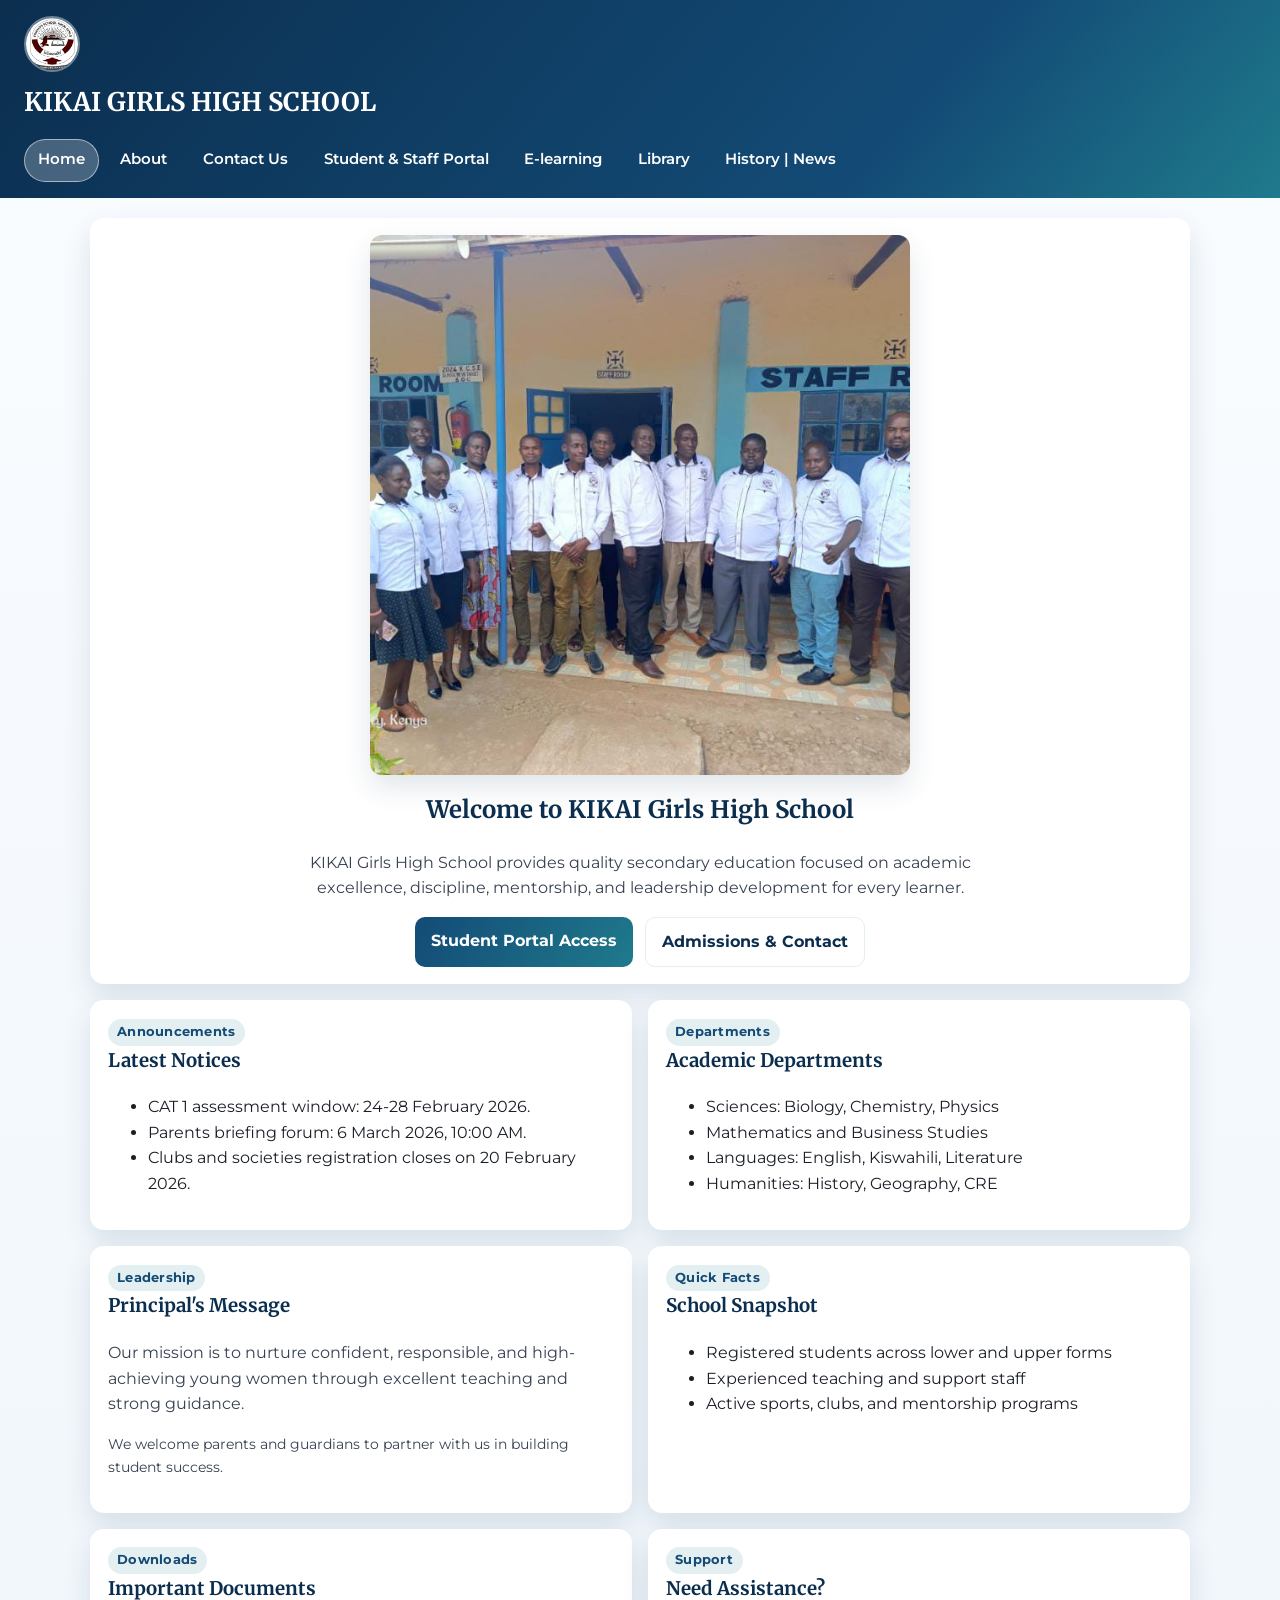
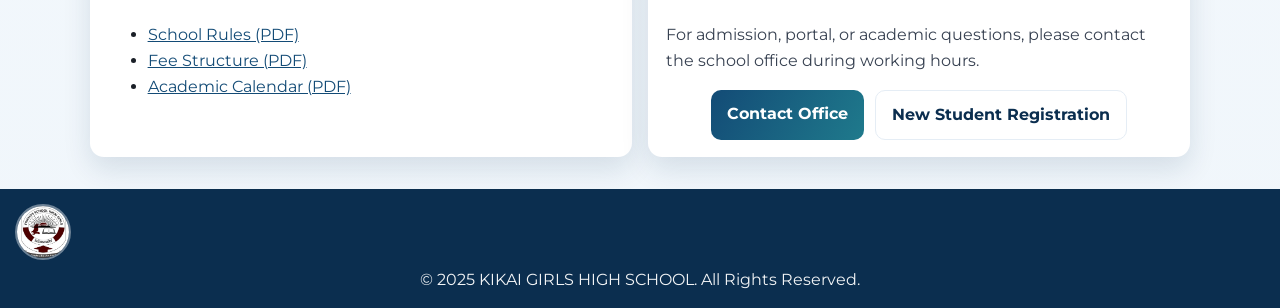
==== index.html @ 889fe6aa "first commit" ====
<!DOCTYPE html>
<html lang="en">
<head>
  <meta charset="UTF-8" />
  <meta name="viewport" content="width=device-width, initial-scale=1.0" />
  <title>KIKAI GIRLS HIGH SCHOOL</title>
  <link rel="stylesheet" href="css/style.css" />
</head>
<body>
  <header>
    <img src="images/logo.jpg" alt="Kikai Girls High School logo" class="logo" loading="eager" />
    <h1>KIKAI GIRLS HIGH SCHOOL</h1>
    <nav aria-label="Main navigation">
      <ul>
        <li><a href="index.html">Home</a></li>
        <li><a href="about.html">About</a></li>
        <li><a href="contact.html">Contact Us</a></li>
        <li><a href="portal.html">Student &amp; Staff Portal</a></li>
        <li><a href="elearning.html">E-learning</a></li>
        <li><a href="library.html">Library</a></li>
        <li><a href="school-details.html">History | News</a></li>
      </ul>
    </nav>
  </header>

  <main class="stack">
    <section class="hero panel">
      <div class="image-container">
        <img class="school-phot" src="images/staff.jpg" alt="Kikai Girls High School students and staff" loading="eager" />
      </div>
      <h2>Welcome to KIKAI Girls High School</h2>
      <p class="hero-subtitle">KIKAI Girls High School provides quality secondary education focused on academic excellence, discipline, mentorship, and leadership development for every learner.</p>
      <div class="cta-row">
        <a class="btn-link" href="portal.html">Student Portal Access</a>
        <a class="btn-link secondary" href="contact.html">Admissions & Contact</a>
      </div>
    </section>

    <section class="quick-links" aria-label="Important school information">
      <article class="panel">
        <span class="badge">Announcements</span>
        <h3>Latest Notices</h3>
        <ul>
          <li>CAT 1 assessment window: 24-28 February 2026.</li>
          <li>Parents briefing forum: 6 March 2026, 10:00 AM.</li>
          <li>Clubs and societies registration closes on 20 February 2026.</li>
        </ul>
      </article>

      <article class="panel">
        <span class="badge">Departments</span>
        <h3>Academic Departments</h3>
        <ul>
          <li>Sciences: Biology, Chemistry, Physics</li>
          <li>Mathematics and Business Studies</li>
          <li>Languages: English, Kiswahili, Literature</li>
          <li>Humanities: History, Geography, CRE</li>
        </ul>
      </article>

      <article class="panel">
        <span class="badge">Leadership</span>
        <h3>Principal's Message</h3>
        <p>Our mission is to nurture confident, responsible, and high-achieving young women through excellent teaching and strong guidance.</p>
        <p class="small-text">We welcome parents and guardians to partner with us in building student success.</p>
      </article>

      <article class="panel">
        <span class="badge">Quick Facts</span>
        <h3>School Snapshot</h3>
        <ul>
          <li>Registered students across lower and upper forms</li>
          <li>Experienced teaching and support staff</li>
          <li>Active sports, clubs, and mentorship programs</li>
        </ul>
      </article>

      <article class="panel">
        <span class="badge">Downloads</span>
        <h3>Important Documents</h3>
        <ul>
          <li><a href="#" aria-label="Download school rules PDF">School Rules (PDF)</a></li>
          <li><a href="#" aria-label="Download fee structure PDF">Fee Structure (PDF)</a></li>
          <li><a href="#" aria-label="Download academic calendar PDF">Academic Calendar (PDF)</a></li>
        </ul>
      </article>

      <article class="panel">
        <span class="badge">Support</span>
        <h3>Need Assistance?</h3>
        <p>For admission, portal, or academic questions, please contact the school office during working hours.</p>
        <div class="cta-row">
          <a class="btn-link" href="contact.html">Contact Office</a>
          <a class="btn-link secondary" href="std-registor.html">New Student Registration</a>
        </div>
      </article>
    </section>
  </main>

  <div id="chatbot" class="chatbox hidden" role="dialog" aria-label="School help chat">
    <p>Hello, how can we assist you today?</p>
    <label class="visually-hidden" for="chatInputHome">Ask a question</label>
    <input id="chatInputHome" type="text" placeholder="Ask something..." />
  </div>

  <footer>
    <img src="images/logo.jpg" alt="Kikai Girls High School logo" class="logo" loading="lazy" />
    <p>&copy; 2025 KIKAI GIRLS HIGH SCHOOL. All Rights Reserved.</p>
  </footer>

  <script src="js/script.js"></script>
</body>
</html>
---- css/style.css ----
@import url('https://fonts.googleapis.com/css2?family=Montserrat:wght@400;600;700&family=Merriweather:wght@400;700&display=swap');

/* =========================================================
   Design Tokens
   ========================================================= */
:root {
  --brand-900: #0b2e4f;
  --brand-700: #134b76;
  --brand-500: #1f7a8c;
  --accent-500: #f4b860;
  --text-900: #1a1f27;
  --text-700: #374151;
  --surface-100: #f7fafc;
  --surface-200: #e5edf5;
  --white: #ffffff;
  --shadow: 0 12px 28px rgba(11, 46, 79, 0.12);
  --radius: 14px;
}

/* =========================================================
   Base
   ========================================================= */
* {
  box-sizing: border-box;
}

body {
  margin: 0;
  min-height: 100vh;
  display: flex;
  flex-direction: column;
  font-family: 'Montserrat', sans-serif;
  line-height: 1.6;
  color: var(--text-900);
  background: linear-gradient(180deg, #f9fcff 0%, #f0f6fb 100%);
}

h1,
h2,
h3 {
  font-family: 'Merriweather', serif;
}

h2,
h3 {
  color: var(--brand-900);
  margin-top: 0;
}

p {
  margin: 0.5rem 0 1rem;
  color: var(--text-700);
}

a {
  color: var(--brand-700);
}

a:hover,
a:focus-visible {
  color: var(--brand-900);
}

.visually-hidden {
  position: absolute;
  width: 1px;
  height: 1px;
  padding: 0;
  margin: -1px;
  overflow: hidden;
  clip: rect(0, 0, 0, 0);
  border: 0;
}

/* =========================================================
   Header + Navigation
   ========================================================= */
header {
  background: linear-gradient(130deg, var(--brand-900) 0%, var(--brand-700) 70%, var(--brand-500) 100%);
  color: var(--white);
  padding: 1rem;
}

header h1 {
  margin: 0;
  font-size: clamp(1.1rem, 2vw, 1.8rem);
  text-align: center;
}

.logo {
  display: block;
  width: 56px;
  height: 56px;
  margin: 0 auto 0.75rem;
  border-radius: 50%;
  object-fit: cover;
  border: 2px solid rgba(255, 255, 255, 0.4);
}

nav ul {
  margin: 1rem 0 0;
  padding: 0;
  list-style: none;
  display: flex;
  flex-wrap: wrap;
  justify-content: center;
  gap: 0.5rem;
}

nav a {
  display: inline-block;
  color: var(--white);
  text-decoration: none;
  font-weight: 600;
  font-size: 0.92rem;
  padding: 0.55rem 0.8rem;
  border-radius: 999px;
  border: 1px solid transparent;
  transition: transform 0.2s ease, background-color 0.2s ease, border-color 0.2s ease;
}

nav a:hover,
nav a:focus-visible {
  background: rgba(255, 255, 255, 0.18);
  border-color: rgba(255, 255, 255, 0.35);
  transform: translateY(-2px);
  color: var(--white);
}

nav a[aria-current='page'] {
  background: rgba(255, 255, 255, 0.24);
  border-color: rgba(255, 255, 255, 0.52);
}

/* =========================================================
   Layout + Common Components
   ========================================================= */
main {
  width: min(1100px, 100% - 2rem);
  margin: 1.25rem auto 2rem;
  flex: 1;
}

.hero {
  text-align: center;
}

.hero h2 {
  margin-top: 1rem;
}

.hero-subtitle {
  max-width: 68ch;
  margin-inline: auto;
}

.cta-row {
  display: flex;
  justify-content: center;
  gap: 0.7rem;
  flex-wrap: wrap;
  margin-top: 1rem;
}

.btn-link {
  display: inline-block;
  text-decoration: none;
  background: linear-gradient(120deg, var(--brand-700), var(--brand-500));
  color: var(--white);
  font-weight: 700;
  border-radius: 10px;
  padding: 0.7rem 1rem;
}

.btn-link:hover,
.btn-link:focus-visible {
  color: var(--white);
  opacity: 0.95;
}

.btn-link.secondary {
  background: var(--white);
  color: var(--brand-900);
  border: 1px solid var(--surface-200);
}

.image-container {
  margin-inline: auto;
  max-width: 540px;
}

.school-phot,
.image-container img,
.image-container-sch-img {
  width: 100%;
  height: auto;
  display: block;
  border-radius: 12px;
}

.image-container img,
.image-container-sch-img {
  box-shadow: var(--shadow);
  object-fit: cover;
}

.image-container-sch {
  margin-bottom: 0.8rem;
}

.card,
.dashboard-card,
.resource-card,
.panel {
  background: var(--white);
  border-radius: var(--radius);
  box-shadow: var(--shadow);
  padding: 1.1rem;
}

.stack {
  display: grid;
  gap: 1rem;
}

/* =========================================================
   Forms + Auth
   ========================================================= */
.form-container {
  width: min(460px, 100%);
  margin: 0 auto;
  background: var(--white);
  border-radius: var(--radius);
  box-shadow: var(--shadow);
  padding: 1.4rem;
}

.form-container h2 {
  margin-bottom: 1rem;
  text-align: center;
}

.form-container label {
  display: block;
  font-weight: 600;
  margin-bottom: 0.3rem;
  color: var(--text-900);
}

.form-helper {
  font-size: 0.86rem;
  color: #4b5563;
  margin-top: -0.35rem;
  margin-bottom: 0.7rem;
}

.form-container input,
.form-container button {
  width: 100%;
  font-size: 0.98rem;
  border-radius: 10px;
}

.form-container input {
  border: 1px solid #cbd5e1;
  background: #fbfdff;
  padding: 0.75rem 0.85rem;
  margin-bottom: 0.8rem;
}

.form-container input:focus {
  outline: 2px solid rgba(31, 122, 140, 0.25);
  border-color: var(--brand-500);
}

.form-container button,
.logout-btn {
  border: none;
  background: linear-gradient(120deg, var(--brand-700), var(--brand-500));
  color: var(--white);
  font-weight: 700;
  cursor: pointer;
  padding: 0.75rem 1rem;
  transition: opacity 0.2s ease, transform 0.2s ease;
}

.form-container button:hover,
.logout-btn:hover {
  transform: translateY(-1px);
  opacity: 0.95;
}

.form-actions {
  display: flex;
  flex-direction: column;
  gap: 0.65rem;
}

.form-message {
  min-height: 1.3rem;
  font-size: 0.9rem;
  font-weight: 600;
  margin: 0.2rem 0 0.8rem;
}

.form-message.error {
  color: #b91c1c;
}

.form-message.success {
  color: #065f46;
}

.auth-page main {
  display: grid;
  place-items: center;
}

.auth-shell {
  width: min(680px, 100%);
  background: linear-gradient(150deg, #ffffff 0%, #f2f8ff 100%);
  border-radius: calc(var(--radius) + 2px);
  padding: 1.4rem;
  box-shadow: var(--shadow);
}

.auth-note {
  text-align: center;
  margin-bottom: 1rem;
}

/* =========================================================
   Dashboard + Resources
   ========================================================= */
.dashboard-main {
  display: grid;
  gap: 1rem;
}

.dashboard-hero {
  background: linear-gradient(145deg, #ffffff 0%, #ecf4fb 100%);
  border-radius: var(--radius);
  box-shadow: var(--shadow);
  padding: 1.2rem;
}

.dashboard-hero h2 {
  margin-bottom: 0.2rem;
}

.dashboard-meta {
  color: var(--text-700);
  margin: 0;
}

.dashboard-grid {
  display: grid;
  gap: 1rem;
  grid-template-columns: 1fr;
}

.dashboard-card p {
  margin: 0.5rem 0;
}

.metric {
  display: flex;
  justify-content: space-between;
  gap: 1rem;
  border-bottom: 1px solid var(--surface-200);
  padding: 0.55rem 0;
}

.metric:last-child {
  border-bottom: 0;
}

.metric strong {
  color: var(--text-900);
}

.logout-btn {
  width: fit-content;
  border-radius: 10px;
}

.resource-grid,
.quick-links {
  display: grid;
  gap: 1rem;
}

.badge {
  display: inline-block;
  padding: 0.2rem 0.6rem;
  border-radius: 999px;
  background: rgba(31, 122, 140, 0.12);
  color: var(--brand-700);
  font-size: 0.8rem;
  font-weight: 700;
  letter-spacing: 0.02em;
}

.resource-card ul {
  margin: 0.7rem 0 0;
  padding-left: 1rem;
}

.resource-card li {
  margin-bottom: 0.45rem;
}

.small-text {
  font-size: 0.9rem;
}

/* =========================================================
   Footer + Chat
   ========================================================= */
.chatbox {
  position: fixed;
  right: 1rem;
  bottom: 1rem;
  width: min(290px, 92vw);
  border-radius: 12px;
  background: var(--white);
  box-shadow: var(--shadow);
  border: 1px solid var(--surface-200);
  padding: 0.8rem;
  z-index: 10;
}

.chatbox input {
  width: 100%;
  border-radius: 10px;
  border: 1px solid #cbd5e1;
  padding: 0.55rem 0.65rem;
}

.hidden {
  display: none;
}

footer {
  background: var(--brand-900);
  color: var(--white);
  text-align: center;
  padding: 0.95rem;
}

footer p {
  margin: 0.35rem 0 0;
  color: rgba(255, 255, 255, 0.95);
}

footer .logo {
  margin-bottom: 0.4rem;
}

/* =========================================================
   Responsive Breakpoints
   ========================================================= */
@media (min-width: 700px) {
  .resource-grid,
  .quick-links {
    grid-template-columns: repeat(2, minmax(0, 1fr));
  }

  .dashboard-grid {
    grid-template-columns: 1.3fr 1fr;
  }
}

@media (min-width: 900px) {
  header {
    padding-inline: 1.5rem;
  }

  header h1 {
    text-align: left;
  }

  .logo {
    margin: 0 0 0.6rem;
  }

  nav ul {
    justify-content: flex-start;
  }

  .image-container-sch {
    max-width: 760px;
  }
}
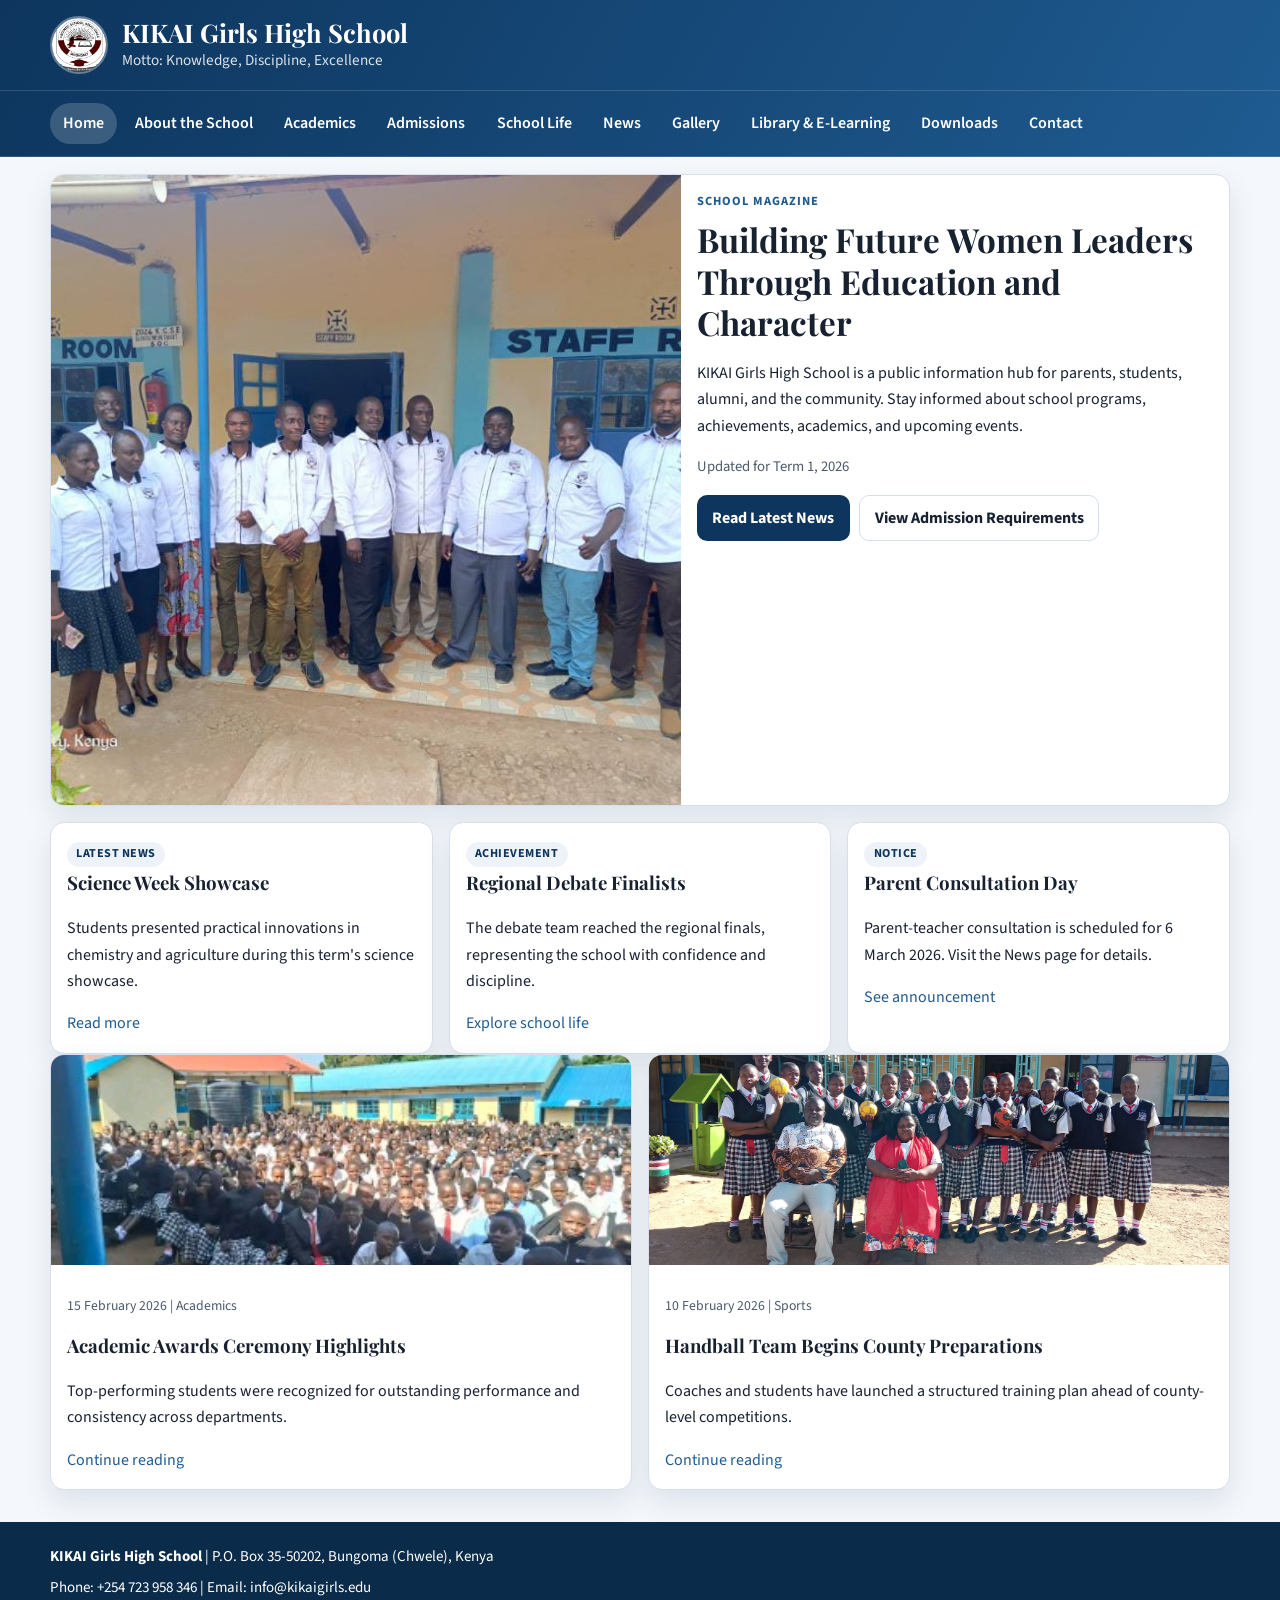
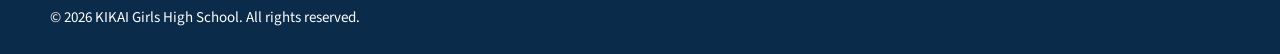
==== commit 5b73cd9d: "Refactor site into magazine-style public school information hub" ====
--- a/index.html
+++ b/index.html
@@ -3,109 +3,103 @@
 <head>
   <meta charset="UTF-8" />
   <meta name="viewport" content="width=device-width, initial-scale=1.0" />
-  <title>KIKAI GIRLS HIGH SCHOOL</title>
+  <title>KIKAI Girls High School | Home</title>
   <link rel="stylesheet" href="css/style.css" />
 </head>
 <body>
-  <header>
-    <img src="images/logo.jpg" alt="Kikai Girls High School logo" class="logo" loading="eager" />
-    <h1>KIKAI GIRLS HIGH SCHOOL</h1>
-    <nav aria-label="Main navigation">
-      <ul>
-        <li><a href="index.html">Home</a></li>
-        <li><a href="about.html">About</a></li>
-        <li><a href="contact.html">Contact Us</a></li>
-        <li><a href="portal.html">Student &amp; Staff Portal</a></li>
-        <li><a href="elearning.html">E-learning</a></li>
-        <li><a href="library.html">Library</a></li>
-        <li><a href="school-details.html">History | News</a></li>
-      </ul>
-    </nav>
+  <header class="site-header">
+    <div class="top-bar">
+      <img src="images/logo.jpg" alt="KIKAI Girls High School logo" class="logo" />
+      <div class="brand">
+        <h1>KIKAI Girls High School</h1>
+        <p>Motto: Knowledge, Discipline, Excellence</p>
+      </div>
+    </div>
+    <div class="nav-wrap">
+      <nav class="site-nav" aria-label="Main navigation">
+        <button id="navToggle" class="nav-toggle" aria-expanded="false" aria-controls="navLinks">Menu</button>
+        <ul id="navLinks" class="nav-links">
+          <li><a href="index.html">Home</a></li>
+          <li><a href="about.html">About the School</a></li>
+          <li><a href="academics.html">Academics</a></li>
+          <li><a href="admissions.html">Admissions</a></li>
+          <li><a href="school-life.html">School Life</a></li>
+          <li><a href="news.html">News</a></li>
+          <li><a href="gallery.html">Gallery</a></li>
+          <li><a href="library-elearning.html">Library & E-Learning</a></li>
+          <li><a href="downloads.html">Downloads</a></li>
+          <li><a href="contact.html">Contact</a></li>
+        </ul>
+      </nav>
+    </div>
   </header>
 
-  <main class="stack">
-    <section class="hero panel">
-      <div class="image-container">
-        <img class="school-phot" src="images/staff.jpg" alt="Kikai Girls High School students and staff" loading="eager" />
+  <main class="container">
+    <section class="hero">
+      <div class="hero-media">
+        <img src="images/staff.jpg" alt="KIKAI Girls students and teachers during assembly" />
       </div>
-      <h2>Welcome to KIKAI Girls High School</h2>
-      <p class="hero-subtitle">KIKAI Girls High School provides quality secondary education focused on academic excellence, discipline, mentorship, and leadership development for every learner.</p>
-      <div class="cta-row">
-        <a class="btn-link" href="portal.html">Student Portal Access</a>
-        <a class="btn-link secondary" href="contact.html">Admissions & Contact</a>
+      <div class="hero-content">
+        <p class="kicker">School Magazine</p>
+        <h2>Building Future Women Leaders Through Education and Character</h2>
+        <p>KIKAI Girls High School is a public information hub for parents, students, alumni, and the community. Stay informed about school programs, achievements, academics, and upcoming events.</p>
+        <p class="meta">Updated for Term 1, 2026</p>
+        <div class="cta-row">
+          <a class="btn primary" href="news.html">Read Latest News</a>
+          <a class="btn" href="admissions.html">View Admission Requirements</a>
+        </div>
       </div>
     </section>
 
-    <section class="quick-links" aria-label="Important school information">
-      <article class="panel">
-        <span class="badge">Announcements</span>
-        <h3>Latest Notices</h3>
-        <ul>
-          <li>CAT 1 assessment window: 24-28 February 2026.</li>
-          <li>Parents briefing forum: 6 March 2026, 10:00 AM.</li>
-          <li>Clubs and societies registration closes on 20 February 2026.</li>
-        </ul>
+    <section class="grid cols-3" aria-label="Home highlights">
+      <article class="card">
+        <span class="badge">Latest News</span>
+        <h3>Science Week Showcase</h3>
+        <p>Students presented practical innovations in chemistry and agriculture during this term's science showcase.</p>
+        <a href="news.html">Read more</a>
       </article>
+      <article class="card">
+        <span class="badge">Achievement</span>
+        <h3>Regional Debate Finalists</h3>
+        <p>The debate team reached the regional finals, representing the school with confidence and discipline.</p>
+        <a href="school-life.html">Explore school life</a>
+      </article>
+      <article class="card">
+        <span class="badge">Notice</span>
+        <h3>Parent Consultation Day</h3>
+        <p>Parent-teacher consultation is scheduled for 6 March 2026. Visit the News page for details.</p>
+        <a href="news.html">See announcement</a>
+      </article>
+    </section>
 
-      <article class="panel">
-        <span class="badge">Departments</span>
-        <h3>Academic Departments</h3>
-        <ul>
-          <li>Sciences: Biology, Chemistry, Physics</li>
-          <li>Mathematics and Business Studies</li>
-          <li>Languages: English, Kiswahili, Literature</li>
-          <li>Humanities: History, Geography, CRE</li>
-        </ul>
+    <section class="news-grid" aria-label="Featured stories">
+      <article class="news-card">
+        <img src="images/celebration.jpg" alt="Students celebrating after academic awards" />
+        <div class="news-body">
+          <p class="article-meta">15 February 2026 | Academics</p>
+          <h3>Academic Awards Ceremony Highlights</h3>
+          <p>Top-performing students were recognized for outstanding performance and consistency across departments.</p>
+          <a href="article-awards-2026.html">Continue reading</a>
+        </div>
       </article>
-
-      <article class="panel">
-        <span class="badge">Leadership</span>
-        <h3>Principal's Message</h3>
-        <p>Our mission is to nurture confident, responsible, and high-achieving young women through excellent teaching and strong guidance.</p>
-        <p class="small-text">We welcome parents and guardians to partner with us in building student success.</p>
-      </article>
-
-      <article class="panel">
-        <span class="badge">Quick Facts</span>
-        <h3>School Snapshot</h3>
-        <ul>
-          <li>Registered students across lower and upper forms</li>
-          <li>Experienced teaching and support staff</li>
-          <li>Active sports, clubs, and mentorship programs</li>
-        </ul>
-      </article>
-
-      <article class="panel">
-        <span class="badge">Downloads</span>
-        <h3>Important Documents</h3>
-        <ul>
-          <li><a href="#" aria-label="Download school rules PDF">School Rules (PDF)</a></li>
-          <li><a href="#" aria-label="Download fee structure PDF">Fee Structure (PDF)</a></li>
-          <li><a href="#" aria-label="Download academic calendar PDF">Academic Calendar (PDF)</a></li>
-        </ul>
-      </article>
-
-      <article class="panel">
-        <span class="badge">Support</span>
-        <h3>Need Assistance?</h3>
-        <p>For admission, portal, or academic questions, please contact the school office during working hours.</p>
-        <div class="cta-row">
-          <a class="btn-link" href="contact.html">Contact Office</a>
-          <a class="btn-link secondary" href="std-registor.html">New Student Registration</a>
+      <article class="news-card">
+        <img src="images/handball.jpg" alt="School handball team during training" />
+        <div class="news-body">
+          <p class="article-meta">10 February 2026 | Sports</p>
+          <h3>Handball Team Begins County Preparations</h3>
+          <p>Coaches and students have launched a structured training plan ahead of county-level competitions.</p>
+          <a href="article-handball-camp.html">Continue reading</a>
         </div>
       </article>
     </section>
   </main>
 
-  <div id="chatbot" class="chatbox hidden" role="dialog" aria-label="School help chat">
-    <p>Hello, how can we assist you today?</p>
-    <label class="visually-hidden" for="chatInputHome">Ask a question</label>
-    <input id="chatInputHome" type="text" placeholder="Ask something..." />
-  </div>
-
-  <footer>
-    <img src="images/logo.jpg" alt="Kikai Girls High School logo" class="logo" loading="lazy" />
-    <p>&copy; 2025 KIKAI GIRLS HIGH SCHOOL. All Rights Reserved.</p>
+  <footer class="site-footer">
+    <div class="footer-inner">
+      <p><strong>KIKAI Girls High School</strong> | P.O. Box 35-50202, Bungoma (Chwele), Kenya</p>
+      <p>Phone: +254 723 958 346 | Email: info@kikaigirls.edu</p>
+      <p>&copy; 2026 KIKAI Girls High School. All rights reserved.</p>
+    </div>
   </footer>
 
   <script src="js/script.js"></script>
--- a/css/style.css
+++ b/css/style.css
@@ -1,64 +1,44 @@
-@import url('https://fonts.googleapis.com/css2?family=Montserrat:wght@400;600;700&family=Merriweather:wght@400;700&display=swap');
-
-/* =========================================================
-   Design Tokens
-   ========================================================= */
+@import url('https://fonts.googleapis.com/css2?family=Source+Sans+3:wght@400;600;700&family=Playfair+Display:wght@600;700&display=swap');
+
 :root {
-  --brand-900: #0b2e4f;
-  --brand-700: #134b76;
-  --brand-500: #1f7a8c;
-  --accent-500: #f4b860;
-  --text-900: #1a1f27;
-  --text-700: #374151;
-  --surface-100: #f7fafc;
-  --surface-200: #e5edf5;
-  --white: #ffffff;
-  --shadow: 0 12px 28px rgba(11, 46, 79, 0.12);
+  --bg: #f4f7fb;
+  --surface: #ffffff;
+  --surface-soft: #eef3fa;
+  --primary: #0d355d;
+  --primary-2: #1f5b91;
+  --accent: #cf8b21;
+  --text: #17212f;
+  --muted: #4b5a6b;
+  --border: #d6dfeb;
   --radius: 14px;
-}
-
-/* =========================================================
-   Base
-   ========================================================= */
+  --shadow: 0 12px 28px rgba(13, 53, 93, 0.1);
+}
+
 * {
   box-sizing: border-box;
 }
 
 body {
   margin: 0;
-  min-height: 100vh;
-  display: flex;
-  flex-direction: column;
-  font-family: 'Montserrat', sans-serif;
-  line-height: 1.6;
-  color: var(--text-900);
-  background: linear-gradient(180deg, #f9fcff 0%, #f0f6fb 100%);
-}
-
-h1,
-h2,
-h3 {
-  font-family: 'Merriweather', serif;
-}
-
-h2,
-h3 {
-  color: var(--brand-900);
-  margin-top: 0;
-}
-
-p {
-  margin: 0.5rem 0 1rem;
-  color: var(--text-700);
+  color: var(--text);
+  background: var(--bg);
+  font-family: 'Source Sans 3', sans-serif;
+  line-height: 1.65;
+}
+
+img {
+  max-width: 100%;
+  display: block;
 }
 
 a {
-  color: var(--brand-700);
+  color: var(--primary-2);
+  text-decoration: none;
 }
 
 a:hover,
 a:focus-visible {
-  color: var(--brand-900);
+  color: var(--primary);
 }
 
 .visually-hidden {
@@ -69,426 +49,393 @@
   margin: -1px;
   overflow: hidden;
   clip: rect(0, 0, 0, 0);
+  white-space: nowrap;
   border: 0;
 }
 
-/* =========================================================
-   Header + Navigation
-   ========================================================= */
-header {
-  background: linear-gradient(130deg, var(--brand-900) 0%, var(--brand-700) 70%, var(--brand-500) 100%);
-  color: var(--white);
-  padding: 1rem;
-}
-
-header h1 {
-  margin: 0;
-  font-size: clamp(1.1rem, 2vw, 1.8rem);
-  text-align: center;
+.site-header {
+  background: linear-gradient(120deg, var(--primary), var(--primary-2));
+  color: #fff;
+}
+
+.top-bar {
+  width: min(1180px, 100% - 2rem);
+  margin: 0 auto;
+  padding: 1rem 0;
+  display: flex;
+  align-items: center;
+  gap: 0.9rem;
 }
 
 .logo {
-  display: block;
-  width: 56px;
-  height: 56px;
-  margin: 0 auto 0.75rem;
+  width: 58px;
+  height: 58px;
   border-radius: 50%;
   object-fit: cover;
-  border: 2px solid rgba(255, 255, 255, 0.4);
-}
-
-nav ul {
-  margin: 1rem 0 0;
+  border: 2px solid rgba(255, 255, 255, 0.35);
+}
+
+.brand h1 {
+  margin: 0;
+  font-family: 'Playfair Display', serif;
+  font-size: clamp(1.15rem, 2vw, 1.9rem);
+  line-height: 1.2;
+}
+
+.brand p {
+  margin: 0;
+  font-size: 0.95rem;
+  color: rgba(255, 255, 255, 0.85);
+}
+
+.nav-wrap {
+  border-top: 1px solid rgba(255, 255, 255, 0.15);
+  border-bottom: 1px solid rgba(255, 255, 255, 0.15);
+}
+
+.site-nav {
+  width: min(1180px, 100% - 2rem);
+  margin: 0 auto;
+  display: flex;
+  flex-wrap: wrap;
+  align-items: center;
+  justify-content: space-between;
+  gap: 0.8rem;
+  padding: 0.75rem 0;
+}
+
+.nav-toggle {
+  border: 1px solid rgba(255, 255, 255, 0.3);
+  background: transparent;
+  color: #fff;
+  border-radius: 10px;
+  padding: 0.45rem 0.7rem;
+  font-weight: 700;
+}
+
+.nav-links {
+  list-style: none;
+  margin: 0;
   padding: 0;
-  list-style: none;
-  display: flex;
-  flex-wrap: wrap;
-  justify-content: center;
-  gap: 0.5rem;
-}
-
-nav a {
+  display: none;
+  width: 100%;
+  flex-direction: column;
+  gap: 0.35rem;
+}
+
+.nav-links a {
   display: inline-block;
-  color: var(--white);
-  text-decoration: none;
+  color: #fff;
   font-weight: 600;
-  font-size: 0.92rem;
-  padding: 0.55rem 0.8rem;
   border-radius: 999px;
-  border: 1px solid transparent;
-  transition: transform 0.2s ease, background-color 0.2s ease, border-color 0.2s ease;
-}
-
-nav a:hover,
-nav a:focus-visible {
+  padding: 0.45rem 0.8rem;
+}
+
+.nav-links a:hover,
+.nav-links a:focus-visible,
+.nav-links a[aria-current='page'] {
   background: rgba(255, 255, 255, 0.18);
-  border-color: rgba(255, 255, 255, 0.35);
-  transform: translateY(-2px);
-  color: var(--white);
-}
-
-nav a[aria-current='page'] {
-  background: rgba(255, 255, 255, 0.24);
-  border-color: rgba(255, 255, 255, 0.52);
-}
-
-/* =========================================================
-   Layout + Common Components
-   ========================================================= */
-main {
-  width: min(1100px, 100% - 2rem);
-  margin: 1.25rem auto 2rem;
-  flex: 1;
+}
+
+body.nav-open .nav-links {
+  display: flex;
+}
+
+.container {
+  width: min(1180px, 100% - 2rem);
+  margin: 1.1rem auto 2rem;
 }
 
 .hero {
-  text-align: center;
-}
-
-.hero h2 {
-  margin-top: 1rem;
-}
-
-.hero-subtitle {
-  max-width: 68ch;
-  margin-inline: auto;
-}
-
-.cta-row {
-  display: flex;
-  justify-content: center;
-  gap: 0.7rem;
-  flex-wrap: wrap;
-  margin-top: 1rem;
-}
-
-.btn-link {
-  display: inline-block;
-  text-decoration: none;
-  background: linear-gradient(120deg, var(--brand-700), var(--brand-500));
-  color: var(--white);
-  font-weight: 700;
-  border-radius: 10px;
-  padding: 0.7rem 1rem;
-}
-
-.btn-link:hover,
-.btn-link:focus-visible {
-  color: var(--white);
-  opacity: 0.95;
-}
-
-.btn-link.secondary {
-  background: var(--white);
-  color: var(--brand-900);
-  border: 1px solid var(--surface-200);
-}
-
-.image-container {
-  margin-inline: auto;
-  max-width: 540px;
-}
-
-.school-phot,
-.image-container img,
-.image-container-sch-img {
-  width: 100%;
-  height: auto;
-  display: block;
-  border-radius: 12px;
-}
-
-.image-container img,
-.image-container-sch-img {
-  box-shadow: var(--shadow);
-  object-fit: cover;
-}
-
-.image-container-sch {
-  margin-bottom: 0.8rem;
-}
-
-.card,
-.dashboard-card,
-.resource-card,
-.panel {
-  background: var(--white);
+  background: var(--surface);
+  border: 1px solid var(--border);
   border-radius: var(--radius);
   box-shadow: var(--shadow);
-  padding: 1.1rem;
-}
-
-.stack {
+  overflow: hidden;
+  display: grid;
+}
+
+.hero-media img {
+  width: 100%;
+  height: 260px;
+  object-fit: cover;
+}
+
+.hero-content {
+  padding: 1rem;
+}
+
+.kicker {
+  margin: 0;
+  text-transform: uppercase;
+  letter-spacing: 0.08em;
+  font-size: 0.78rem;
+  color: var(--primary-2);
+  font-weight: 700;
+}
+
+.hero h2,
+.page-title {
+  margin: 0.45rem 0 0.6rem;
+  font-family: 'Playfair Display', serif;
+  font-size: clamp(1.4rem, 2.6vw, 2.2rem);
+  line-height: 1.25;
+}
+
+.meta {
+  color: var(--muted);
+  font-size: 0.92rem;
+}
+
+.cta-row {
+  display: flex;
+  flex-wrap: wrap;
+  gap: 0.6rem;
+  margin-top: 0.95rem;
+}
+
+.btn {
+  display: inline-block;
+  border: 1px solid var(--border);
+  border-radius: 10px;
+  padding: 0.58rem 0.9rem;
+  font-weight: 700;
+  background: var(--surface);
+  color: var(--text);
+}
+
+.btn.primary {
+  background: var(--primary);
+  color: #fff;
+  border-color: transparent;
+}
+
+.grid {
   display: grid;
   gap: 1rem;
-}
-
-/* =========================================================
-   Forms + Auth
-   ========================================================= */
-.form-container {
-  width: min(460px, 100%);
-  margin: 0 auto;
-  background: var(--white);
+  margin-top: 1rem;
+}
+
+.card {
+  background: var(--surface);
+  border: 1px solid var(--border);
+  border-radius: var(--radius);
+  padding: 1rem;
+  box-shadow: var(--shadow);
+}
+
+.card h3 {
+  margin: 0.1rem 0 0.45rem;
+  font-family: 'Playfair Display', serif;
+}
+
+.badge {
+  display: inline-block;
+  border-radius: 999px;
+  padding: 0.14rem 0.58rem;
+  background: var(--surface-soft);
+  color: var(--primary);
+  font-size: 0.76rem;
+  font-weight: 700;
+  text-transform: uppercase;
+  letter-spacing: 0.04em;
+}
+
+.news-grid {
+  display: grid;
+  gap: 1rem;
+}
+
+.news-card {
+  background: var(--surface);
+  border: 1px solid var(--border);
   border-radius: var(--radius);
   box-shadow: var(--shadow);
-  padding: 1.4rem;
-}
-
-.form-container h2 {
+  overflow: hidden;
+}
+
+.news-card img {
+  width: 100%;
+  height: 210px;
+  object-fit: cover;
+}
+
+.news-body {
+  padding: 1rem;
+}
+
+.news-body h3 {
+  margin: 0.25rem 0 0.45rem;
+  font-family: 'Playfair Display', serif;
+}
+
+.article-meta {
+  font-size: 0.86rem;
+  color: var(--muted);
+}
+
+.page-intro {
+  background: var(--surface);
+  border: 1px solid var(--border);
+  border-radius: var(--radius);
+  padding: 1rem;
   margin-bottom: 1rem;
-  text-align: center;
-}
-
-.form-container label {
-  display: block;
-  font-weight: 600;
-  margin-bottom: 0.3rem;
-  color: var(--text-900);
-}
-
-.form-helper {
-  font-size: 0.86rem;
-  color: #4b5563;
-  margin-top: -0.35rem;
-  margin-bottom: 0.7rem;
-}
-
-.form-container input,
-.form-container button {
-  width: 100%;
-  font-size: 0.98rem;
-  border-radius: 10px;
-}
-
-.form-container input {
-  border: 1px solid #cbd5e1;
-  background: #fbfdff;
-  padding: 0.75rem 0.85rem;
-  margin-bottom: 0.8rem;
-}
-
-.form-container input:focus {
-  outline: 2px solid rgba(31, 122, 140, 0.25);
-  border-color: var(--brand-500);
-}
-
-.form-container button,
-.logout-btn {
-  border: none;
-  background: linear-gradient(120deg, var(--brand-700), var(--brand-500));
-  color: var(--white);
-  font-weight: 700;
-  cursor: pointer;
-  padding: 0.75rem 1rem;
-  transition: opacity 0.2s ease, transform 0.2s ease;
-}
-
-.form-container button:hover,
-.logout-btn:hover {
-  transform: translateY(-1px);
-  opacity: 0.95;
-}
-
-.form-actions {
-  display: flex;
-  flex-direction: column;
-  gap: 0.65rem;
-}
-
-.form-message {
-  min-height: 1.3rem;
-  font-size: 0.9rem;
-  font-weight: 600;
-  margin: 0.2rem 0 0.8rem;
-}
-
-.form-message.error {
-  color: #b91c1c;
-}
-
-.form-message.success {
-  color: #065f46;
-}
-
-.auth-page main {
-  display: grid;
-  place-items: center;
-}
-
-.auth-shell {
-  width: min(680px, 100%);
-  background: linear-gradient(150deg, #ffffff 0%, #f2f8ff 100%);
-  border-radius: calc(var(--radius) + 2px);
-  padding: 1.4rem;
-  box-shadow: var(--shadow);
-}
-
-.auth-note {
-  text-align: center;
-  margin-bottom: 1rem;
-}
-
-/* =========================================================
-   Dashboard + Resources
-   ========================================================= */
-.dashboard-main {
-  display: grid;
-  gap: 1rem;
-}
-
-.dashboard-hero {
-  background: linear-gradient(145deg, #ffffff 0%, #ecf4fb 100%);
+}
+
+.article {
+  background: var(--surface);
+  border: 1px solid var(--border);
   border-radius: var(--radius);
   box-shadow: var(--shadow);
-  padding: 1.2rem;
-}
-
-.dashboard-hero h2 {
-  margin-bottom: 0.2rem;
-}
-
-.dashboard-meta {
-  color: var(--text-700);
-  margin: 0;
-}
-
-.dashboard-grid {
+  padding: 1rem;
+}
+
+.article h2,
+.article h3 {
+  font-family: 'Playfair Display', serif;
+}
+
+.filter-row {
+  display: flex;
+  flex-wrap: wrap;
+  gap: 0.55rem;
+  margin: 0.9rem 0 1rem;
+}
+
+.filter-btn {
+  border: 1px solid var(--border);
+  background: var(--surface);
+  padding: 0.45rem 0.76rem;
+  border-radius: 999px;
+  font-weight: 700;
+}
+
+.filter-btn.active {
+  background: var(--primary);
+  color: #fff;
+  border-color: var(--primary);
+}
+
+.gallery-grid {
   display: grid;
-  gap: 1rem;
-  grid-template-columns: 1fr;
-}
-
-.dashboard-card p {
-  margin: 0.5rem 0;
-}
-
-.metric {
-  display: flex;
-  justify-content: space-between;
-  gap: 1rem;
-  border-bottom: 1px solid var(--surface-200);
-  padding: 0.55rem 0;
-}
-
-.metric:last-child {
-  border-bottom: 0;
-}
-
-.metric strong {
-  color: var(--text-900);
-}
-
-.logout-btn {
-  width: fit-content;
-  border-radius: 10px;
-}
-
-.resource-grid,
-.quick-links {
-  display: grid;
-  gap: 1rem;
-}
-
-.badge {
-  display: inline-block;
-  padding: 0.2rem 0.6rem;
-  border-radius: 999px;
-  background: rgba(31, 122, 140, 0.12);
-  color: var(--brand-700);
-  font-size: 0.8rem;
-  font-weight: 700;
-  letter-spacing: 0.02em;
-}
-
-.resource-card ul {
-  margin: 0.7rem 0 0;
-  padding-left: 1rem;
-}
-
-.resource-card li {
-  margin-bottom: 0.45rem;
-}
-
-.small-text {
-  font-size: 0.9rem;
-}
-
-/* =========================================================
-   Footer + Chat
-   ========================================================= */
-.chatbox {
+  gap: 0.9rem;
+}
+
+.gallery-item {
+  background: var(--surface);
+  border: 1px solid var(--border);
+  border-radius: 12px;
+  overflow: hidden;
+}
+
+.gallery-item img {
+  width: 100%;
+  height: 220px;
+  object-fit: cover;
+  cursor: pointer;
+}
+
+.gallery-item figcaption {
+  padding: 0.68rem 0.78rem;
+  color: var(--muted);
+  font-size: 0.92rem;
+}
+
+.lightbox {
   position: fixed;
-  right: 1rem;
-  bottom: 1rem;
-  width: min(290px, 92vw);
+  inset: 0;
+  background: rgba(10, 17, 29, 0.85);
+  display: none;
+  align-items: center;
+  justify-content: center;
+  padding: 1rem;
+  z-index: 30;
+}
+
+.lightbox.open {
+  display: flex;
+}
+
+.lightbox-content {
+  background: #fff;
   border-radius: 12px;
-  background: var(--white);
-  box-shadow: var(--shadow);
-  border: 1px solid var(--surface-200);
-  padding: 0.8rem;
-  z-index: 10;
-}
-
-.chatbox input {
-  width: 100%;
-  border-radius: 10px;
-  border: 1px solid #cbd5e1;
-  padding: 0.55rem 0.65rem;
-}
-
-.hidden {
-  display: none;
-}
-
-footer {
-  background: var(--brand-900);
-  color: var(--white);
-  text-align: center;
-  padding: 0.95rem;
-}
-
-footer p {
-  margin: 0.35rem 0 0;
-  color: rgba(255, 255, 255, 0.95);
-}
-
-footer .logo {
-  margin-bottom: 0.4rem;
-}
-
-/* =========================================================
-   Responsive Breakpoints
-   ========================================================= */
-@media (min-width: 700px) {
-  .resource-grid,
-  .quick-links {
+  max-width: 900px;
+  width: 100%;
+  overflow: hidden;
+}
+
+.lightbox-content img {
+  width: 100%;
+  max-height: 70vh;
+  object-fit: cover;
+}
+
+.lightbox-caption {
+  padding: 0.75rem 0.9rem;
+}
+
+.lightbox-close {
+  position: absolute;
+  top: 0.8rem;
+  right: 0.8rem;
+  border: 0;
+  border-radius: 8px;
+  background: #fff;
+  padding: 0.4rem 0.65rem;
+  font-weight: 700;
+}
+
+.site-footer {
+  background: #0b2b4a;
+  color: #fff;
+  margin-top: 2rem;
+}
+
+.footer-inner {
+  width: min(1180px, 100% - 2rem);
+  margin: 0 auto;
+  padding: 1.1rem 0;
+  font-size: 0.94rem;
+}
+
+.footer-inner p {
+  margin: 0.35rem 0;
+}
+
+@media (min-width: 760px) {
+  .nav-toggle {
+    display: none;
+  }
+
+  .nav-links {
+    width: auto;
+    display: flex;
+    flex-direction: row;
+    flex-wrap: wrap;
+  }
+
+  .hero {
+    grid-template-columns: 1.15fr 1fr;
+  }
+
+  .hero-media img {
+    height: 100%;
+    min-height: 310px;
+  }
+
+  .grid.cols-2 {
     grid-template-columns: repeat(2, minmax(0, 1fr));
   }
 
-  .dashboard-grid {
-    grid-template-columns: 1.3fr 1fr;
-  }
-}
-
-@media (min-width: 900px) {
-  header {
-    padding-inline: 1.5rem;
-  }
-
-  header h1 {
-    text-align: left;
-  }
-
-  .logo {
-    margin: 0 0 0.6rem;
-  }
-
-  nav ul {
-    justify-content: flex-start;
-  }
-
-  .image-container-sch {
-    max-width: 760px;
-  }
-}
+  .grid.cols-3 {
+    grid-template-columns: repeat(3, minmax(0, 1fr));
+  }
+
+  .news-grid {
+    grid-template-columns: repeat(2, minmax(0, 1fr));
+  }
+
+  .gallery-grid {
+    grid-template-columns: repeat(3, minmax(0, 1fr));
+  }
+}
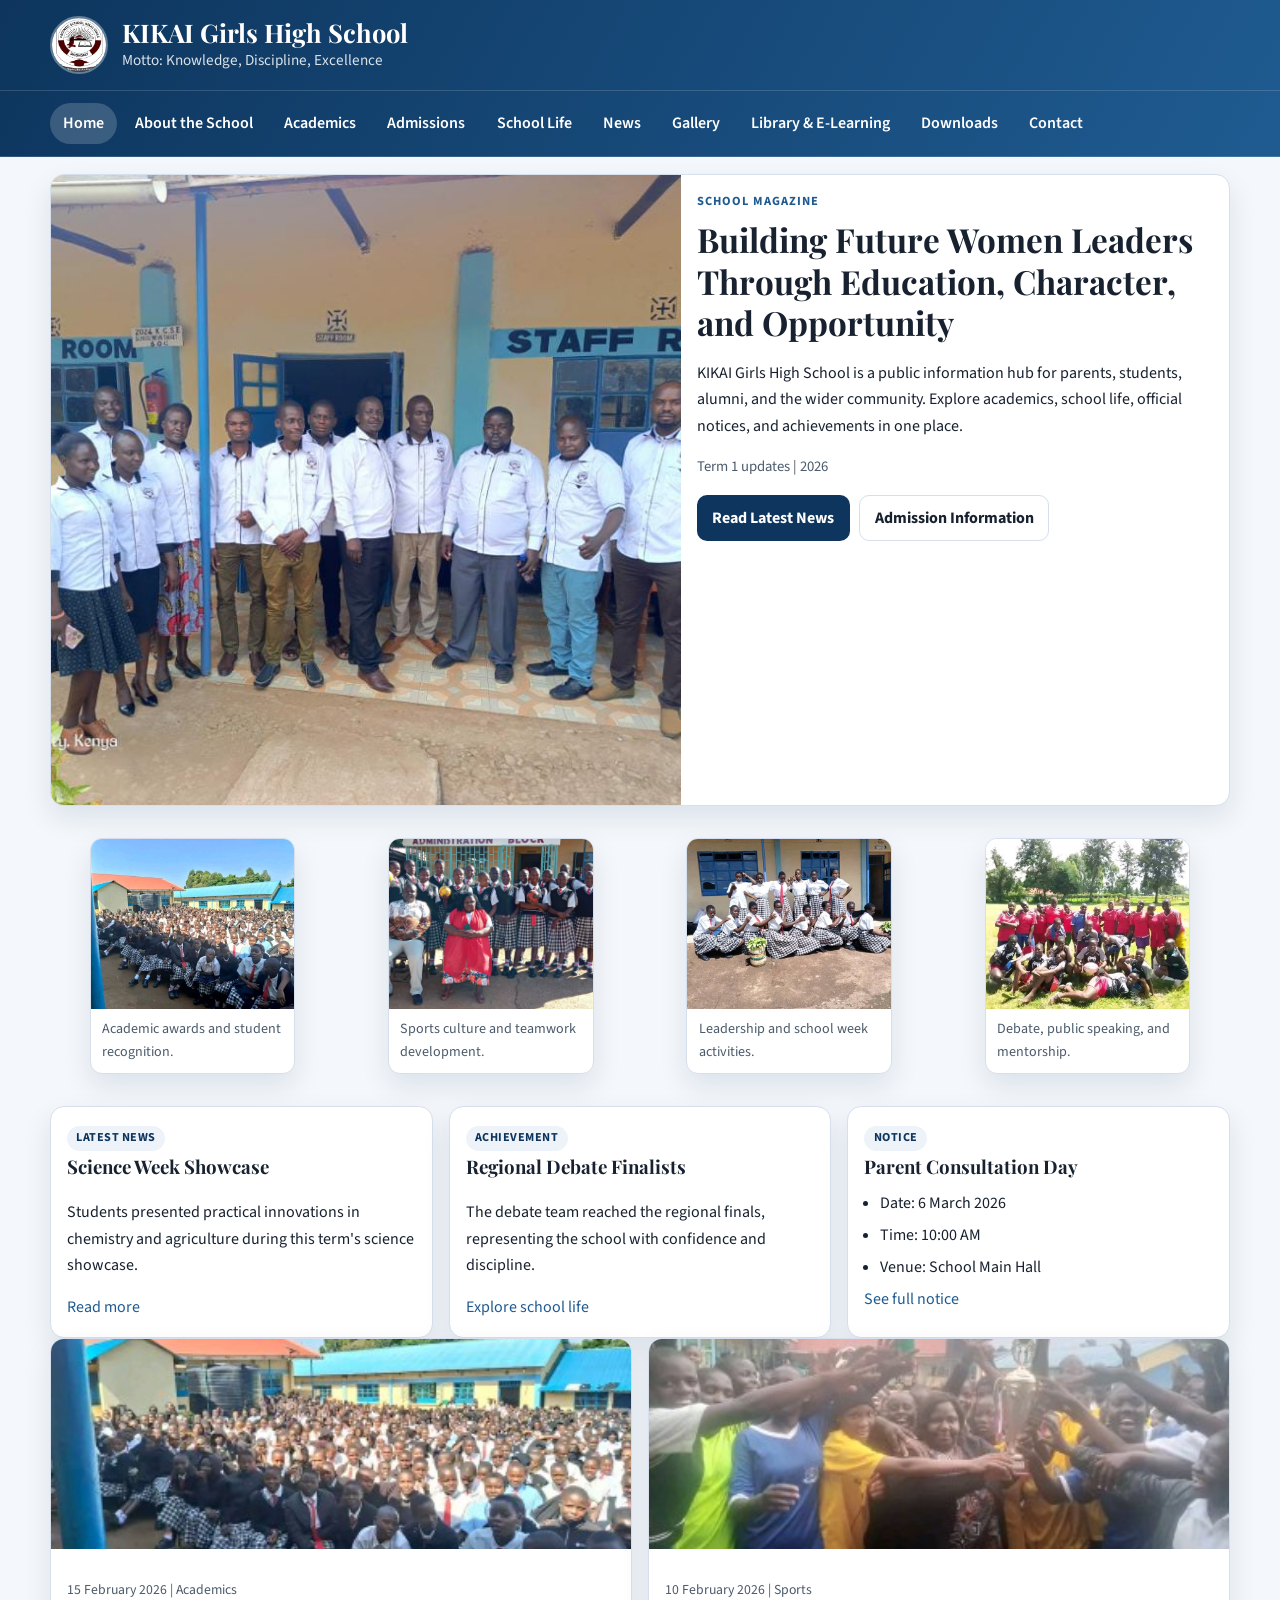
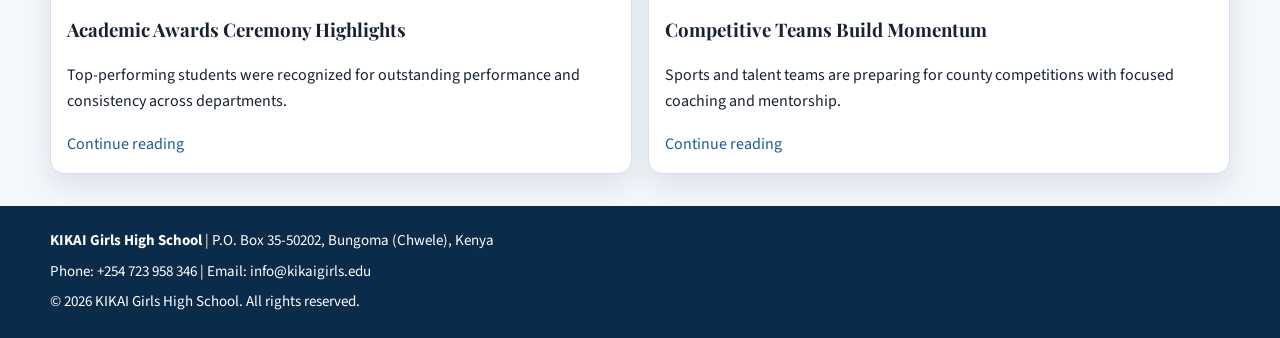
==== commit 8ce14dab: "Polish UI with image-led school sections and remove dead placeholders" ====
--- a/index.html
+++ b/index.html
@@ -41,14 +41,33 @@
       </div>
       <div class="hero-content">
         <p class="kicker">School Magazine</p>
-        <h2>Building Future Women Leaders Through Education and Character</h2>
-        <p>KIKAI Girls High School is a public information hub for parents, students, alumni, and the community. Stay informed about school programs, achievements, academics, and upcoming events.</p>
-        <p class="meta">Updated for Term 1, 2026</p>
+        <h2>Building Future Women Leaders Through Education, Character, and Opportunity</h2>
+        <p>KIKAI Girls High School is a public information hub for parents, students, alumni, and the wider community. Explore academics, school life, official notices, and achievements in one place.</p>
+        <p class="meta">Term 1 updates | 2026</p>
         <div class="cta-row">
           <a class="btn primary" href="news.html">Read Latest News</a>
-          <a class="btn" href="admissions.html">View Admission Requirements</a>
+          <a class="btn" href="admissions.html">Admission Information</a>
         </div>
       </div>
+    </section>
+
+    <section class="media-band" aria-label="School highlights in photos">
+      <figure class="media-tile">
+        <img src="images/celebration.jpg" alt="Students celebrating after awards" />
+        <p>Academic awards and student recognition.</p>
+      </figure>
+      <figure class="media-tile">
+        <img src="images/handball.jpg" alt="School handball team at training" />
+        <p>Sports culture and teamwork development.</p>
+      </figure>
+      <figure class="media-tile">
+        <img src="images/week.jpg" alt="Students participating in school week program" />
+        <p>Leadership and school week activities.</p>
+      </figure>
+      <figure class="media-tile">
+        <img src="images/rteam.jpg" alt="Students in discussion and debate session" />
+        <p>Debate, public speaking, and mentorship.</p>
+      </figure>
     </section>
 
     <section class="grid cols-3" aria-label="Home highlights">
@@ -67,8 +86,12 @@
       <article class="card">
         <span class="badge">Notice</span>
         <h3>Parent Consultation Day</h3>
-        <p>Parent-teacher consultation is scheduled for 6 March 2026. Visit the News page for details.</p>
-        <a href="news.html">See announcement</a>
+        <ul class="notice-list">
+          <li>Date: 6 March 2026</li>
+          <li>Time: 10:00 AM</li>
+          <li>Venue: School Main Hall</li>
+        </ul>
+        <a href="news.html">See full notice</a>
       </article>
     </section>
 
@@ -83,11 +106,11 @@
         </div>
       </article>
       <article class="news-card">
-        <img src="images/handball.jpg" alt="School handball team during training" />
+        <img src="images/vic.jpg" alt="School team celebrating competition victory" />
         <div class="news-body">
           <p class="article-meta">10 February 2026 | Sports</p>
-          <h3>Handball Team Begins County Preparations</h3>
-          <p>Coaches and students have launched a structured training plan ahead of county-level competitions.</p>
+          <h3>Competitive Teams Build Momentum</h3>
+          <p>Sports and talent teams are preparing for county competitions with focused coaching and mentorship.</p>
           <a href="article-handball-camp.html">Continue reading</a>
         </div>
       </article>
--- a/css/style.css
+++ b/css/style.css
@@ -439,3 +439,65 @@
     grid-template-columns: repeat(3, minmax(0, 1fr));
   }
 }
+
+.media-band {
+  margin-top: 1rem;
+  display: grid;
+  gap: 0.8rem;
+  grid-template-columns: repeat(2, minmax(0, 1fr));
+}
+
+.media-tile {
+  background: var(--surface);
+  border: 1px solid var(--border);
+  border-radius: 12px;
+  overflow: hidden;
+  box-shadow: var(--shadow);
+}
+
+.media-tile img {
+  width: 100%;
+  height: 170px;
+  object-fit: cover;
+}
+
+.media-tile p {
+  margin: 0;
+  padding: 0.55rem 0.7rem;
+  font-size: 0.88rem;
+  color: var(--muted);
+}
+
+.card-media {
+  margin: -1rem -1rem 0.8rem;
+  overflow: hidden;
+  border-radius: 12px 12px 0 0;
+}
+
+.card-media img {
+  width: 100%;
+  height: 180px;
+  object-fit: cover;
+}
+
+.notice-list {
+  margin: 0;
+  padding-left: 1rem;
+}
+
+.notice-list li {
+  margin-bottom: 0.35rem;
+}
+
+.info-note {
+  padding: 0.75rem 0.9rem;
+  background: var(--surface-soft);
+  border-left: 4px solid var(--accent);
+  border-radius: 8px;
+}
+
+@media (min-width: 760px) {
+  .media-band {
+    grid-template-columns: repeat(4, minmax(0, 1fr));
+  }
+}
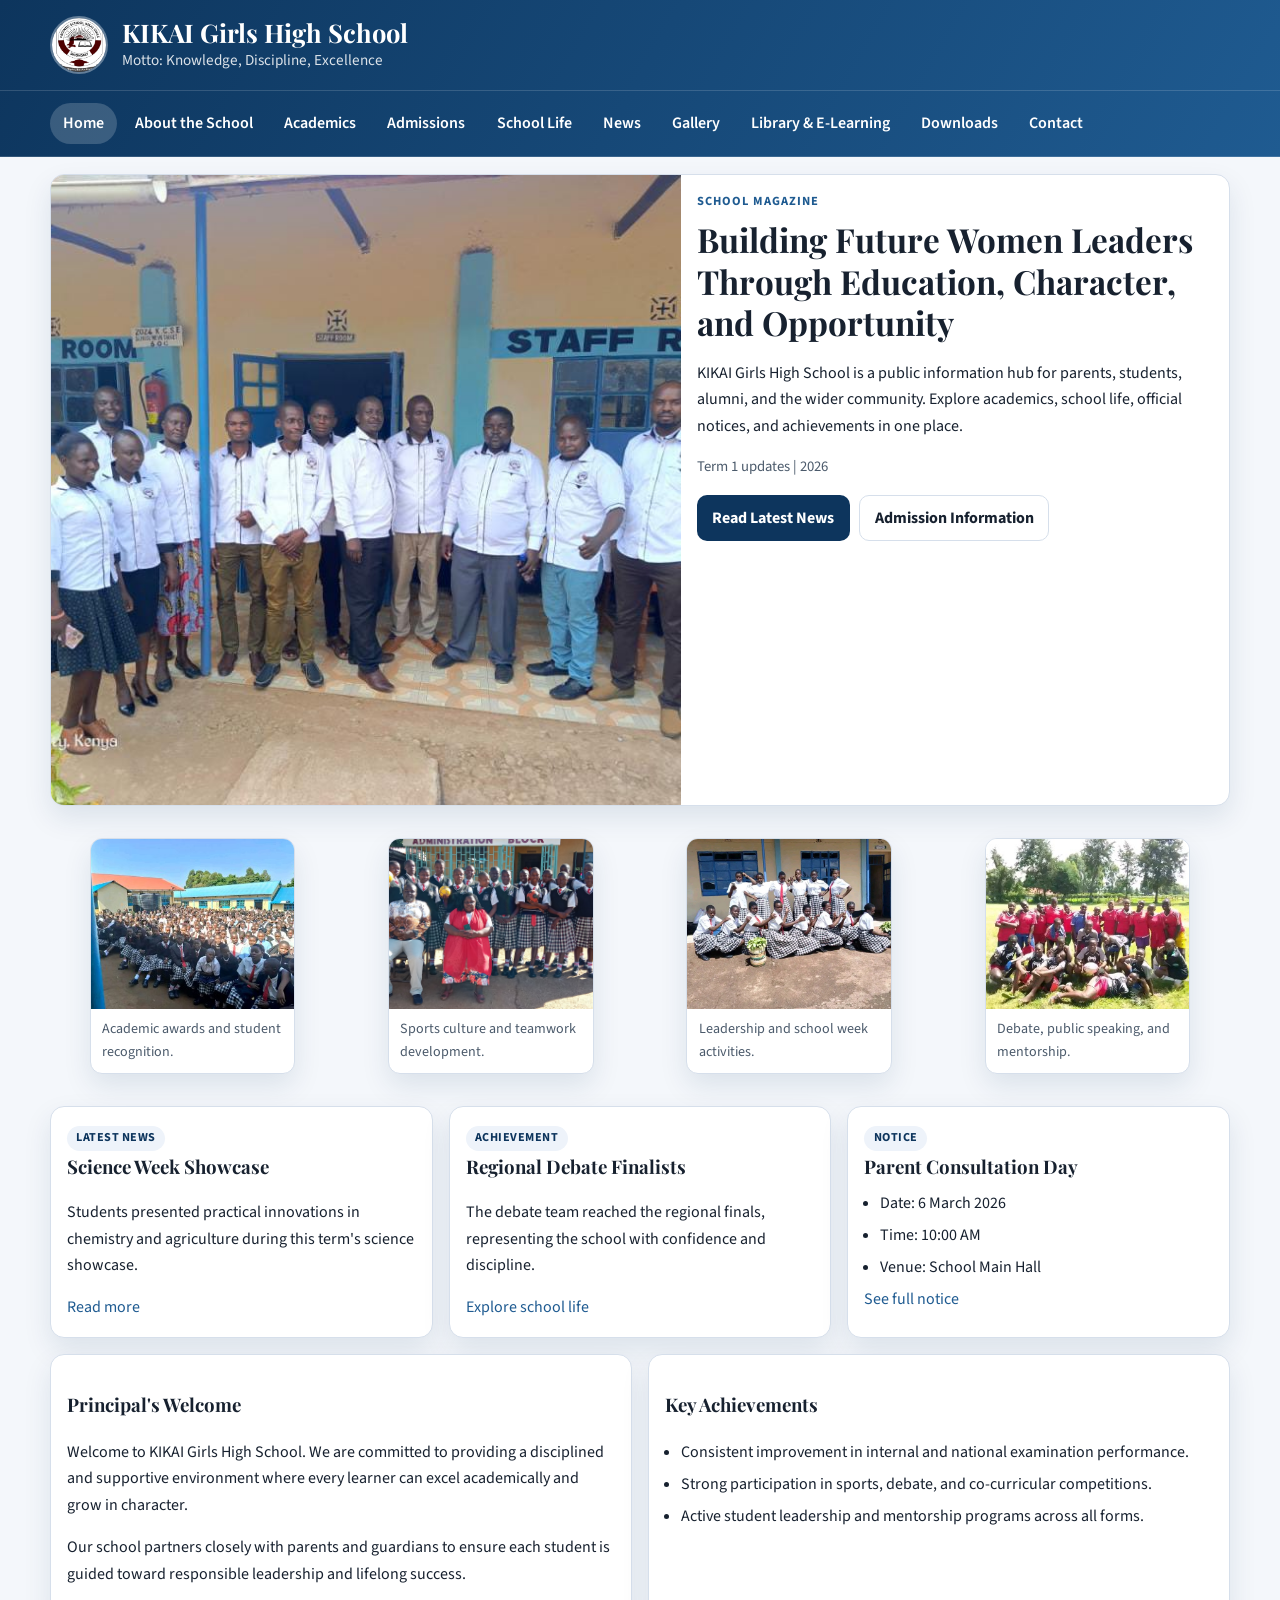
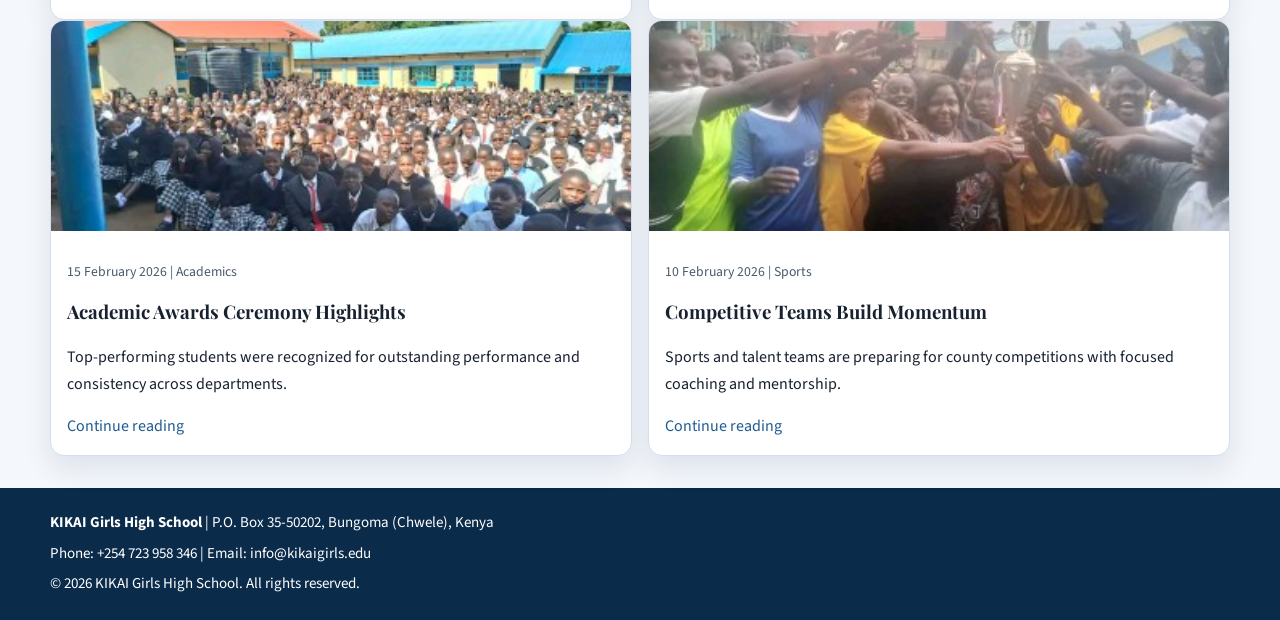
==== commit bf0295ab: "Align homepage and contact with school website best-practice structure" ====
--- a/index.html
+++ b/index.html
@@ -95,6 +95,22 @@
       </article>
     </section>
 
+    <section class="grid cols-2" aria-label="Leadership message and achievements">
+      <article class="article">
+        <h3>Principal's Welcome</h3>
+        <p>Welcome to KIKAI Girls High School. We are committed to providing a disciplined and supportive environment where every learner can excel academically and grow in character.</p>
+        <p>Our school partners closely with parents and guardians to ensure each student is guided toward responsible leadership and lifelong success.</p>
+      </article>
+      <article class="article">
+        <h3>Key Achievements</h3>
+        <ul class="notice-list">
+          <li>Consistent improvement in internal and national examination performance.</li>
+          <li>Strong participation in sports, debate, and co-curricular competitions.</li>
+          <li>Active student leadership and mentorship programs across all forms.</li>
+        </ul>
+      </article>
+    </section>
+
     <section class="news-grid" aria-label="Featured stories">
       <article class="news-card">
         <img src="images/celebration.jpg" alt="Students celebrating after academic awards" />
--- a/css/style.css
+++ b/css/style.css
@@ -501,3 +501,10 @@
     grid-template-columns: repeat(4, minmax(0, 1fr));
   }
 }
+
+.map-embed {
+  width: 100%;
+  min-height: 230px;
+  border: 1px solid var(--border);
+  border-radius: 10px;
+}
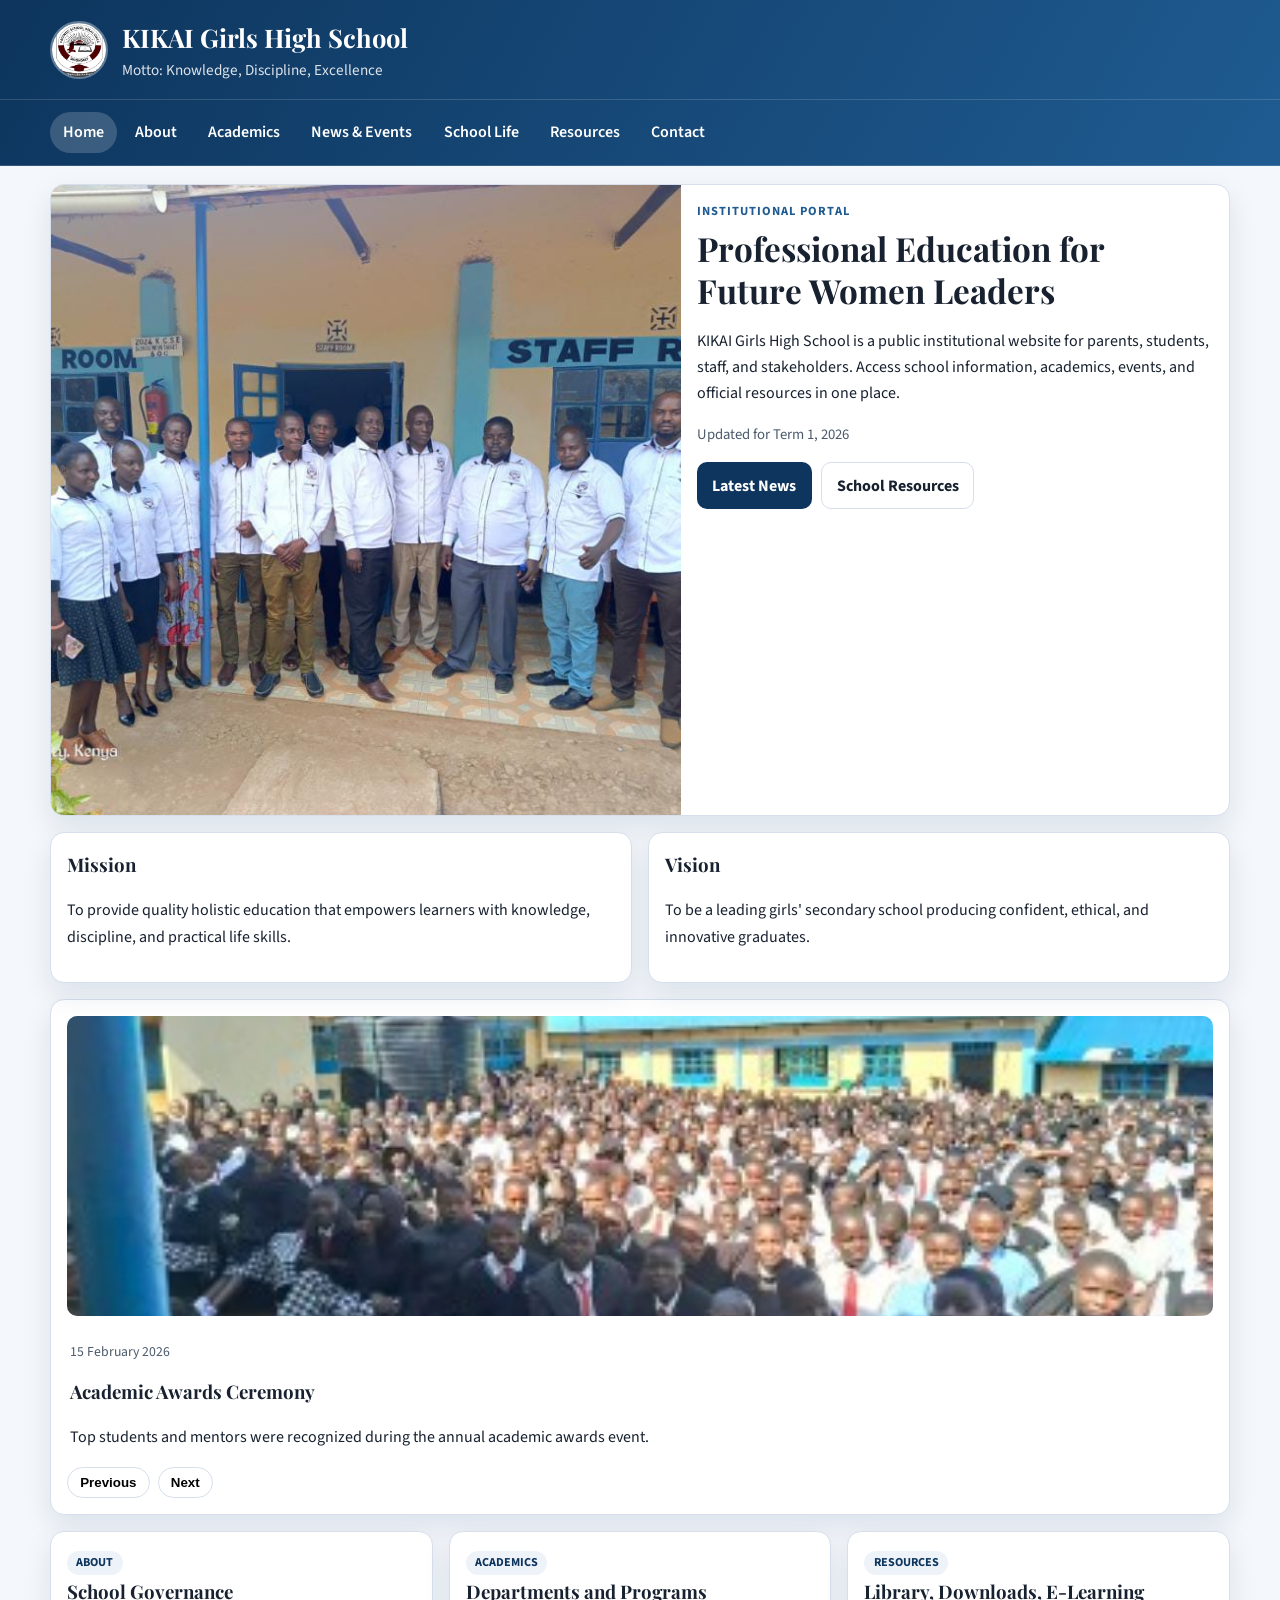
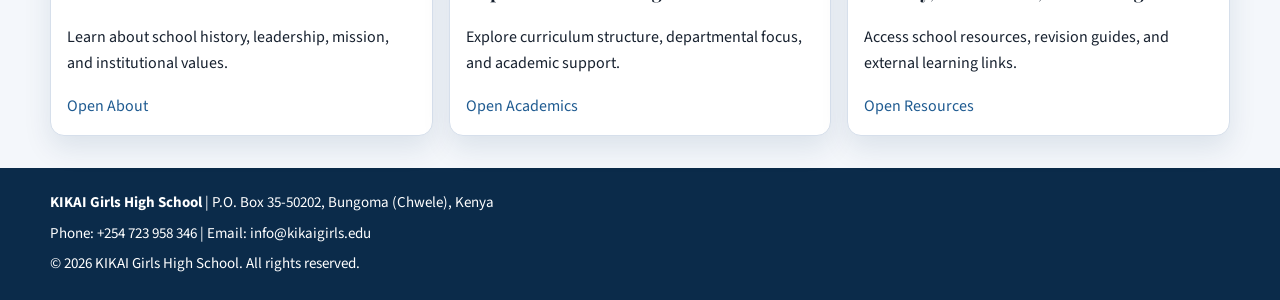
==== commit 2d51c34b: "Refactor to institutional architecture with resources, carousel, events accordion, and contact form " ====
--- a/index.html
+++ b/index.html
@@ -20,14 +20,11 @@
         <button id="navToggle" class="nav-toggle" aria-expanded="false" aria-controls="navLinks">Menu</button>
         <ul id="navLinks" class="nav-links">
           <li><a href="index.html">Home</a></li>
-          <li><a href="about.html">About the School</a></li>
+          <li><a href="about.html">About</a></li>
           <li><a href="academics.html">Academics</a></li>
-          <li><a href="admissions.html">Admissions</a></li>
+          <li><a href="news.html">News & Events</a></li>
           <li><a href="school-life.html">School Life</a></li>
-          <li><a href="news.html">News</a></li>
-          <li><a href="gallery.html">Gallery</a></li>
-          <li><a href="library-elearning.html">Library & E-Learning</a></li>
-          <li><a href="downloads.html">Downloads</a></li>
+          <li><a href="resources.html">Resources</a></li>
           <li><a href="contact.html">Contact</a></li>
         </ul>
       </nav>
@@ -40,95 +37,79 @@
         <img src="images/staff.jpg" alt="KIKAI Girls students and teachers during assembly" />
       </div>
       <div class="hero-content">
-        <p class="kicker">School Magazine</p>
-        <h2>Building Future Women Leaders Through Education, Character, and Opportunity</h2>
-        <p>KIKAI Girls High School is a public information hub for parents, students, alumni, and the wider community. Explore academics, school life, official notices, and achievements in one place.</p>
-        <p class="meta">Term 1 updates | 2026</p>
+        <p class="kicker">Institutional Portal</p>
+        <h2>Professional Education for Future Women Leaders</h2>
+        <p>KIKAI Girls High School is a public institutional website for parents, students, staff, and stakeholders. Access school information, academics, events, and official resources in one place.</p>
+        <p class="meta">Updated for Term 1, 2026</p>
         <div class="cta-row">
-          <a class="btn primary" href="news.html">Read Latest News</a>
-          <a class="btn" href="admissions.html">Admission Information</a>
+          <a class="btn primary" href="news.html">Latest News</a>
+          <a class="btn" href="resources.html">School Resources</a>
         </div>
       </div>
     </section>
 
-    <section class="media-band" aria-label="School highlights in photos">
-      <figure class="media-tile">
-        <img src="images/celebration.jpg" alt="Students celebrating after awards" />
-        <p>Academic awards and student recognition.</p>
-      </figure>
-      <figure class="media-tile">
-        <img src="images/handball.jpg" alt="School handball team at training" />
-        <p>Sports culture and teamwork development.</p>
-      </figure>
-      <figure class="media-tile">
-        <img src="images/week.jpg" alt="Students participating in school week program" />
-        <p>Leadership and school week activities.</p>
-      </figure>
-      <figure class="media-tile">
-        <img src="images/rteam.jpg" alt="Students in discussion and debate session" />
-        <p>Debate, public speaking, and mentorship.</p>
-      </figure>
-    </section>
-
-    <section class="grid cols-3" aria-label="Home highlights">
-      <article class="card">
-        <span class="badge">Latest News</span>
-        <h3>Science Week Showcase</h3>
-        <p>Students presented practical innovations in chemistry and agriculture during this term's science showcase.</p>
-        <a href="news.html">Read more</a>
+    <section class="grid cols-2" aria-label="Mission and vision highlights">
+      <article class="article">
+        <h3>Mission</h3>
+        <p>To provide quality holistic education that empowers learners with knowledge, discipline, and practical life skills.</p>
       </article>
-      <article class="card">
-        <span class="badge">Achievement</span>
-        <h3>Regional Debate Finalists</h3>
-        <p>The debate team reached the regional finals, representing the school with confidence and discipline.</p>
-        <a href="school-life.html">Explore school life</a>
-      </article>
-      <article class="card">
-        <span class="badge">Notice</span>
-        <h3>Parent Consultation Day</h3>
-        <ul class="notice-list">
-          <li>Date: 6 March 2026</li>
-          <li>Time: 10:00 AM</li>
-          <li>Venue: School Main Hall</li>
-        </ul>
-        <a href="news.html">See full notice</a>
+      <article class="article">
+        <h3>Vision</h3>
+        <p>To be a leading girls' secondary school producing confident, ethical, and innovative graduates.</p>
       </article>
     </section>
 
-    <section class="grid cols-2" aria-label="Leadership message and achievements">
-      <article class="article">
-        <h3>Principal's Welcome</h3>
-        <p>Welcome to KIKAI Girls High School. We are committed to providing a disciplined and supportive environment where every learner can excel academically and grow in character.</p>
-        <p>Our school partners closely with parents and guardians to ensure each student is guided toward responsible leadership and lifelong success.</p>
-      </article>
-      <article class="article">
-        <h3>Key Achievements</h3>
-        <ul class="notice-list">
-          <li>Consistent improvement in internal and national examination performance.</li>
-          <li>Strong participation in sports, debate, and co-curricular competitions.</li>
-          <li>Active student leadership and mentorship programs across all forms.</li>
-        </ul>
-      </article>
+    <section class="carousel" aria-label="News highlights carousel">
+      <div class="carousel-track" id="carouselTrack">
+        <article class="carousel-slide active">
+          <img src="images/celebration.jpg" alt="Students celebrating academic performance" />
+          <div class="carousel-caption">
+            <p class="article-meta">15 February 2026</p>
+            <h3>Academic Awards Ceremony</h3>
+            <p>Top students and mentors were recognized during the annual academic awards event.</p>
+          </div>
+        </article>
+        <article class="carousel-slide">
+          <img src="images/handball.jpg" alt="School sports team training" />
+          <div class="carousel-caption">
+            <p class="article-meta">10 February 2026</p>
+            <h3>Sports Development Program</h3>
+            <p>Sports teams started county-level preparation with guided coaching sessions.</p>
+          </div>
+        </article>
+        <article class="carousel-slide">
+          <img src="images/week.jpg" alt="Students in leadership and event week" />
+          <div class="carousel-caption">
+            <p class="article-meta">08 February 2026</p>
+            <h3>Leadership Week Activities</h3>
+            <p>Students participated in leadership, debate, and mentorship sessions.</p>
+          </div>
+        </article>
+      </div>
+      <div class="carousel-controls">
+        <button type="button" id="carouselPrev" class="filter-btn" aria-label="Previous slide">Previous</button>
+        <button type="button" id="carouselNext" class="filter-btn" aria-label="Next slide">Next</button>
+      </div>
     </section>
 
-    <section class="news-grid" aria-label="Featured stories">
-      <article class="news-card">
-        <img src="images/celebration.jpg" alt="Students celebrating after academic awards" />
-        <div class="news-body">
-          <p class="article-meta">15 February 2026 | Academics</p>
-          <h3>Academic Awards Ceremony Highlights</h3>
-          <p>Top-performing students were recognized for outstanding performance and consistency across departments.</p>
-          <a href="article-awards-2026.html">Continue reading</a>
-        </div>
+    <section class="grid cols-3" aria-label="Quick links">
+      <article class="card">
+        <span class="badge">About</span>
+        <h3>School Governance</h3>
+        <p>Learn about school history, leadership, mission, and institutional values.</p>
+        <a href="about.html">Open About</a>
       </article>
-      <article class="news-card">
-        <img src="images/vic.jpg" alt="School team celebrating competition victory" />
-        <div class="news-body">
-          <p class="article-meta">10 February 2026 | Sports</p>
-          <h3>Competitive Teams Build Momentum</h3>
-          <p>Sports and talent teams are preparing for county competitions with focused coaching and mentorship.</p>
-          <a href="article-handball-camp.html">Continue reading</a>
-        </div>
+      <article class="card">
+        <span class="badge">Academics</span>
+        <h3>Departments and Programs</h3>
+        <p>Explore curriculum structure, departmental focus, and academic support.</p>
+        <a href="academics.html">Open Academics</a>
+      </article>
+      <article class="card">
+        <span class="badge">Resources</span>
+        <h3>Library, Downloads, E-Learning</h3>
+        <p>Access school resources, revision guides, and external learning links.</p>
+        <a href="resources.html">Open Resources</a>
       </article>
     </section>
   </main>
--- a/css/style.css
+++ b/css/style.css
@@ -14,9 +14,7 @@
   --shadow: 0 12px 28px rgba(13, 53, 93, 0.1);
 }
 
-* {
-  box-sizing: border-box;
-}
+* { box-sizing: border-box; }
 
 body {
   margin: 0;
@@ -26,485 +24,110 @@
   line-height: 1.65;
 }
 
-img {
-  max-width: 100%;
-  display: block;
-}
+img { max-width: 100%; display: block; }
 
-a {
-  color: var(--primary-2);
-  text-decoration: none;
-}
+a { color: var(--primary-2); text-decoration: none; }
+a:hover, a:focus-visible { color: var(--primary); }
 
-a:hover,
-a:focus-visible {
-  color: var(--primary);
-}
+.site-header { background: linear-gradient(120deg, var(--primary), var(--primary-2)); color: #fff; }
+.top-bar { width: min(1180px, 100% - 2rem); margin: 0 auto; padding: 1rem 0; display: flex; align-items: center; gap: 0.9rem; }
+.logo { width: 58px; height: 58px; border-radius: 50%; object-fit: cover; border: 2px solid rgba(255,255,255,0.35); }
+.brand h1 { margin: 0; font-family: 'Playfair Display', serif; font-size: clamp(1.15rem, 2vw, 1.9rem); }
+.brand p { margin: 0; font-size: 0.95rem; color: rgba(255,255,255,0.86); }
 
-.visually-hidden {
-  position: absolute;
-  width: 1px;
-  height: 1px;
-  padding: 0;
-  margin: -1px;
-  overflow: hidden;
-  clip: rect(0, 0, 0, 0);
-  white-space: nowrap;
-  border: 0;
-}
+.nav-wrap { border-top: 1px solid rgba(255,255,255,0.15); border-bottom: 1px solid rgba(255,255,255,0.15); }
+.site-nav { width: min(1180px, 100% - 2rem); margin: 0 auto; display: flex; flex-wrap: wrap; justify-content: space-between; gap: 0.8rem; padding: 0.75rem 0; }
+.nav-toggle { border: 1px solid rgba(255,255,255,0.3); background: transparent; color: #fff; border-radius: 10px; padding: 0.45rem 0.7rem; font-weight: 700; }
+.nav-links { list-style: none; margin: 0; padding: 0; display: none; width: 100%; flex-direction: column; gap: 0.35rem; }
+.nav-links a { display: inline-block; color: #fff; font-weight: 600; border-radius: 999px; padding: 0.45rem 0.8rem; }
+.nav-links a:hover, .nav-links a:focus-visible, .nav-links a[aria-current='page'] { background: rgba(255,255,255,0.18); }
+body.nav-open .nav-links { display: flex; }
 
-.site-header {
-  background: linear-gradient(120deg, var(--primary), var(--primary-2));
-  color: #fff;
-}
+.container { width: min(1180px, 100% - 2rem); margin: 1.1rem auto 2rem; }
 
-.top-bar {
-  width: min(1180px, 100% - 2rem);
-  margin: 0 auto;
-  padding: 1rem 0;
-  display: flex;
-  align-items: center;
-  gap: 0.9rem;
-}
+.hero { background: var(--surface); border: 1px solid var(--border); border-radius: var(--radius); box-shadow: var(--shadow); overflow: hidden; display: grid; }
+.hero-media img { width: 100%; height: 260px; object-fit: cover; }
+.hero-content { padding: 1rem; }
+.kicker { margin: 0; text-transform: uppercase; letter-spacing: 0.08em; font-size: 0.78rem; color: var(--primary-2); font-weight: 700; }
+.hero h2, .page-title { margin: 0.45rem 0 0.6rem; font-family: 'Playfair Display', serif; font-size: clamp(1.4rem, 2.6vw, 2.2rem); line-height: 1.25; }
+.meta { color: var(--muted); font-size: 0.92rem; }
 
-.logo {
-  width: 58px;
-  height: 58px;
-  border-radius: 50%;
-  object-fit: cover;
-  border: 2px solid rgba(255, 255, 255, 0.35);
-}
+.cta-row { display: flex; flex-wrap: wrap; gap: 0.6rem; margin-top: 0.95rem; }
+.btn { display: inline-block; border: 1px solid var(--border); border-radius: 10px; padding: 0.58rem 0.9rem; font-weight: 700; background: var(--surface); color: var(--text); }
+.btn.primary { background: var(--primary); color: #fff; border-color: transparent; }
 
-.brand h1 {
-  margin: 0;
-  font-family: 'Playfair Display', serif;
-  font-size: clamp(1.15rem, 2vw, 1.9rem);
-  line-height: 1.2;
-}
+.grid { display: grid; gap: 1rem; margin-top: 1rem; }
+.card, .article, .page-intro { background: var(--surface); border: 1px solid var(--border); border-radius: var(--radius); box-shadow: var(--shadow); padding: 1rem; }
+.card h3, .article h3 { margin: 0.1rem 0 0.45rem; font-family: 'Playfair Display', serif; }
+.badge { display: inline-block; border-radius: 999px; padding: 0.14rem 0.58rem; background: var(--surface-soft); color: var(--primary); font-size: 0.76rem; font-weight: 700; text-transform: uppercase; }
 
-.brand p {
-  margin: 0;
-  font-size: 0.95rem;
-  color: rgba(255, 255, 255, 0.85);
-}
+.card-media { margin: -1rem -1rem 0.8rem; overflow: hidden; border-radius: 12px 12px 0 0; }
+.card-media img { width: 100%; height: 180px; object-fit: cover; }
 
-.nav-wrap {
-  border-top: 1px solid rgba(255, 255, 255, 0.15);
-  border-bottom: 1px solid rgba(255, 255, 255, 0.15);
-}
+.media-band { margin-top: 1rem; display: grid; gap: 0.8rem; grid-template-columns: repeat(2, minmax(0, 1fr)); }
+.media-tile { background: var(--surface); border: 1px solid var(--border); border-radius: 12px; overflow: hidden; box-shadow: var(--shadow); }
+.media-tile img { width: 100%; height: 170px; object-fit: cover; }
+.media-tile p { margin: 0; padding: 0.55rem 0.7rem; font-size: 0.88rem; color: var(--muted); }
 
-.site-nav {
-  width: min(1180px, 100% - 2rem);
-  margin: 0 auto;
-  display: flex;
-  flex-wrap: wrap;
-  align-items: center;
-  justify-content: space-between;
-  gap: 0.8rem;
-  padding: 0.75rem 0;
-}
+.notice-list { margin: 0; padding-left: 1rem; }
+.notice-list li { margin-bottom: 0.35rem; }
+.info-note { padding: 0.75rem 0.9rem; background: var(--surface-soft); border-left: 4px solid var(--accent); border-radius: 8px; }
 
-.nav-toggle {
-  border: 1px solid rgba(255, 255, 255, 0.3);
-  background: transparent;
-  color: #fff;
-  border-radius: 10px;
-  padding: 0.45rem 0.7rem;
-  font-weight: 700;
-}
+.news-grid { display: grid; gap: 1rem; }
+.news-card { background: var(--surface); border: 1px solid var(--border); border-radius: var(--radius); box-shadow: var(--shadow); overflow: hidden; }
+.news-card img { width: 100%; height: 210px; object-fit: cover; }
+.news-body { padding: 1rem; }
+.news-body h3 { margin: 0.25rem 0 0.45rem; font-family: 'Playfair Display', serif; }
+.article-meta { font-size: 0.86rem; color: var(--muted); }
 
-.nav-links {
-  list-style: none;
-  margin: 0;
-  padding: 0;
-  display: none;
-  width: 100%;
-  flex-direction: column;
-  gap: 0.35rem;
-}
+.filter-row { display: flex; flex-wrap: wrap; gap: 0.55rem; margin: 0.9rem 0 1rem; }
+.filter-btn { border: 1px solid var(--border); background: var(--surface); padding: 0.45rem 0.76rem; border-radius: 999px; font-weight: 700; }
+.filter-btn.active { background: var(--primary); color: #fff; border-color: var(--primary); }
 
-.nav-links a {
-  display: inline-block;
-  color: #fff;
-  font-weight: 600;
-  border-radius: 999px;
-  padding: 0.45rem 0.8rem;
-}
+.carousel { margin-top: 1rem; background: var(--surface); border: 1px solid var(--border); border-radius: var(--radius); box-shadow: var(--shadow); padding: 1rem; }
+.carousel-track { position: relative; min-height: 330px; }
+.carousel-slide { display: none; }
+.carousel-slide.active { display: block; }
+.carousel-slide img { width: 100%; height: 240px; object-fit: cover; border-radius: 10px; }
+.carousel-caption { padding: 0.7rem 0.2rem 0; }
+.carousel-caption h3 { margin: 0.15rem 0 0.3rem; font-family: 'Playfair Display', serif; }
+.carousel-controls { display: flex; gap: 0.5rem; margin-top: 0.6rem; }
 
-.nav-links a:hover,
-.nav-links a:focus-visible,
-.nav-links a[aria-current='page'] {
-  background: rgba(255, 255, 255, 0.18);
-}
+.event-item { border-top: 1px solid var(--border); padding: 0.6rem 0 0.2rem; }
+.event-toggle { width: 100%; text-align: left; border: 0; background: transparent; color: var(--primary); font-weight: 700; padding: 0.3rem 0; }
+.event-body { padding: 0.2rem 0 0.3rem; color: var(--muted); }
+.hidden { display: none; }
 
-body.nav-open .nav-links {
-  display: flex;
-}
+.gallery-grid { display: grid; gap: 0.9rem; }
+.gallery-item { background: var(--surface); border: 1px solid var(--border); border-radius: 12px; overflow: hidden; }
+.gallery-item img { width: 100%; height: 220px; object-fit: cover; cursor: pointer; }
+.gallery-item figcaption { padding: 0.68rem 0.78rem; color: var(--muted); font-size: 0.92rem; }
+.lightbox { position: fixed; inset: 0; background: rgba(10,17,29,0.85); display: none; align-items: center; justify-content: center; padding: 1rem; z-index: 30; }
+.lightbox.open { display: flex; }
+.lightbox-content { background: #fff; border-radius: 12px; max-width: 900px; width: 100%; overflow: hidden; }
+.lightbox-content img { width: 100%; max-height: 70vh; object-fit: cover; }
+.lightbox-caption { padding: 0.75rem 0.9rem; }
+.lightbox-close { position: absolute; top: 0.8rem; right: 0.8rem; border: 0; border-radius: 8px; background: #fff; padding: 0.4rem 0.65rem; font-weight: 700; }
 
-.container {
-  width: min(1180px, 100% - 2rem);
-  margin: 1.1rem auto 2rem;
-}
+.form-grid { display: grid; gap: 0.45rem; margin-bottom: 0.75rem; }
+.form-grid label { font-weight: 700; }
+.form-grid input, .form-grid textarea { width: 100%; border: 1px solid var(--border); border-radius: 10px; padding: 0.6rem 0.7rem; font-family: inherit; }
 
-.hero {
-  background: var(--surface);
-  border: 1px solid var(--border);
-  border-radius: var(--radius);
-  box-shadow: var(--shadow);
-  overflow: hidden;
-  display: grid;
-}
+.map-embed { width: 100%; min-height: 230px; border: 1px solid var(--border); border-radius: 10px; }
 
-.hero-media img {
-  width: 100%;
-  height: 260px;
-  object-fit: cover;
-}
-
-.hero-content {
-  padding: 1rem;
-}
-
-.kicker {
-  margin: 0;
-  text-transform: uppercase;
-  letter-spacing: 0.08em;
-  font-size: 0.78rem;
-  color: var(--primary-2);
-  font-weight: 700;
-}
-
-.hero h2,
-.page-title {
-  margin: 0.45rem 0 0.6rem;
-  font-family: 'Playfair Display', serif;
-  font-size: clamp(1.4rem, 2.6vw, 2.2rem);
-  line-height: 1.25;
-}
-
-.meta {
-  color: var(--muted);
-  font-size: 0.92rem;
-}
-
-.cta-row {
-  display: flex;
-  flex-wrap: wrap;
-  gap: 0.6rem;
-  margin-top: 0.95rem;
-}
-
-.btn {
-  display: inline-block;
-  border: 1px solid var(--border);
-  border-radius: 10px;
-  padding: 0.58rem 0.9rem;
-  font-weight: 700;
-  background: var(--surface);
-  color: var(--text);
-}
-
-.btn.primary {
-  background: var(--primary);
-  color: #fff;
-  border-color: transparent;
-}
-
-.grid {
-  display: grid;
-  gap: 1rem;
-  margin-top: 1rem;
-}
-
-.card {
-  background: var(--surface);
-  border: 1px solid var(--border);
-  border-radius: var(--radius);
-  padding: 1rem;
-  box-shadow: var(--shadow);
-}
-
-.card h3 {
-  margin: 0.1rem 0 0.45rem;
-  font-family: 'Playfair Display', serif;
-}
-
-.badge {
-  display: inline-block;
-  border-radius: 999px;
-  padding: 0.14rem 0.58rem;
-  background: var(--surface-soft);
-  color: var(--primary);
-  font-size: 0.76rem;
-  font-weight: 700;
-  text-transform: uppercase;
-  letter-spacing: 0.04em;
-}
-
-.news-grid {
-  display: grid;
-  gap: 1rem;
-}
-
-.news-card {
-  background: var(--surface);
-  border: 1px solid var(--border);
-  border-radius: var(--radius);
-  box-shadow: var(--shadow);
-  overflow: hidden;
-}
-
-.news-card img {
-  width: 100%;
-  height: 210px;
-  object-fit: cover;
-}
-
-.news-body {
-  padding: 1rem;
-}
-
-.news-body h3 {
-  margin: 0.25rem 0 0.45rem;
-  font-family: 'Playfair Display', serif;
-}
-
-.article-meta {
-  font-size: 0.86rem;
-  color: var(--muted);
-}
-
-.page-intro {
-  background: var(--surface);
-  border: 1px solid var(--border);
-  border-radius: var(--radius);
-  padding: 1rem;
-  margin-bottom: 1rem;
-}
-
-.article {
-  background: var(--surface);
-  border: 1px solid var(--border);
-  border-radius: var(--radius);
-  box-shadow: var(--shadow);
-  padding: 1rem;
-}
-
-.article h2,
-.article h3 {
-  font-family: 'Playfair Display', serif;
-}
-
-.filter-row {
-  display: flex;
-  flex-wrap: wrap;
-  gap: 0.55rem;
-  margin: 0.9rem 0 1rem;
-}
-
-.filter-btn {
-  border: 1px solid var(--border);
-  background: var(--surface);
-  padding: 0.45rem 0.76rem;
-  border-radius: 999px;
-  font-weight: 700;
-}
-
-.filter-btn.active {
-  background: var(--primary);
-  color: #fff;
-  border-color: var(--primary);
-}
-
-.gallery-grid {
-  display: grid;
-  gap: 0.9rem;
-}
-
-.gallery-item {
-  background: var(--surface);
-  border: 1px solid var(--border);
-  border-radius: 12px;
-  overflow: hidden;
-}
-
-.gallery-item img {
-  width: 100%;
-  height: 220px;
-  object-fit: cover;
-  cursor: pointer;
-}
-
-.gallery-item figcaption {
-  padding: 0.68rem 0.78rem;
-  color: var(--muted);
-  font-size: 0.92rem;
-}
-
-.lightbox {
-  position: fixed;
-  inset: 0;
-  background: rgba(10, 17, 29, 0.85);
-  display: none;
-  align-items: center;
-  justify-content: center;
-  padding: 1rem;
-  z-index: 30;
-}
-
-.lightbox.open {
-  display: flex;
-}
-
-.lightbox-content {
-  background: #fff;
-  border-radius: 12px;
-  max-width: 900px;
-  width: 100%;
-  overflow: hidden;
-}
-
-.lightbox-content img {
-  width: 100%;
-  max-height: 70vh;
-  object-fit: cover;
-}
-
-.lightbox-caption {
-  padding: 0.75rem 0.9rem;
-}
-
-.lightbox-close {
-  position: absolute;
-  top: 0.8rem;
-  right: 0.8rem;
-  border: 0;
-  border-radius: 8px;
-  background: #fff;
-  padding: 0.4rem 0.65rem;
-  font-weight: 700;
-}
-
-.site-footer {
-  background: #0b2b4a;
-  color: #fff;
-  margin-top: 2rem;
-}
-
-.footer-inner {
-  width: min(1180px, 100% - 2rem);
-  margin: 0 auto;
-  padding: 1.1rem 0;
-  font-size: 0.94rem;
-}
-
-.footer-inner p {
-  margin: 0.35rem 0;
-}
+.site-footer { background: #0b2b4a; color: #fff; margin-top: 2rem; }
+.footer-inner { width: min(1180px, 100% - 2rem); margin: 0 auto; padding: 1.1rem 0; font-size: 0.94rem; }
+.footer-inner p { margin: 0.35rem 0; }
 
 @media (min-width: 760px) {
-  .nav-toggle {
-    display: none;
-  }
-
-  .nav-links {
-    width: auto;
-    display: flex;
-    flex-direction: row;
-    flex-wrap: wrap;
-  }
-
-  .hero {
-    grid-template-columns: 1.15fr 1fr;
-  }
-
-  .hero-media img {
-    height: 100%;
-    min-height: 310px;
-  }
-
-  .grid.cols-2 {
-    grid-template-columns: repeat(2, minmax(0, 1fr));
-  }
-
-  .grid.cols-3 {
-    grid-template-columns: repeat(3, minmax(0, 1fr));
-  }
-
-  .news-grid {
-    grid-template-columns: repeat(2, minmax(0, 1fr));
-  }
-
-  .gallery-grid {
-    grid-template-columns: repeat(3, minmax(0, 1fr));
-  }
+  .nav-toggle { display: none; }
+  .nav-links { width: auto; display: flex; flex-direction: row; flex-wrap: wrap; }
+  .hero { grid-template-columns: 1.15fr 1fr; }
+  .hero-media img { height: 100%; min-height: 310px; }
+  .grid.cols-2 { grid-template-columns: repeat(2, minmax(0, 1fr)); }
+  .grid.cols-3 { grid-template-columns: repeat(3, minmax(0, 1fr)); }
+  .news-grid { grid-template-columns: repeat(2, minmax(0, 1fr)); }
+  .gallery-grid { grid-template-columns: repeat(3, minmax(0, 1fr)); }
+  .media-band { grid-template-columns: repeat(4, minmax(0, 1fr)); }
+  .carousel-slide img { height: 300px; }
 }
-
-.media-band {
-  margin-top: 1rem;
-  display: grid;
-  gap: 0.8rem;
-  grid-template-columns: repeat(2, minmax(0, 1fr));
-}
-
-.media-tile {
-  background: var(--surface);
-  border: 1px solid var(--border);
-  border-radius: 12px;
-  overflow: hidden;
-  box-shadow: var(--shadow);
-}
-
-.media-tile img {
-  width: 100%;
-  height: 170px;
-  object-fit: cover;
-}
-
-.media-tile p {
-  margin: 0;
-  padding: 0.55rem 0.7rem;
-  font-size: 0.88rem;
-  color: var(--muted);
-}
-
-.card-media {
-  margin: -1rem -1rem 0.8rem;
-  overflow: hidden;
-  border-radius: 12px 12px 0 0;
-}
-
-.card-media img {
-  width: 100%;
-  height: 180px;
-  object-fit: cover;
-}
-
-.notice-list {
-  margin: 0;
-  padding-left: 1rem;
-}
-
-.notice-list li {
-  margin-bottom: 0.35rem;
-}
-
-.info-note {
-  padding: 0.75rem 0.9rem;
-  background: var(--surface-soft);
-  border-left: 4px solid var(--accent);
-  border-radius: 8px;
-}
-
-@media (min-width: 760px) {
-  .media-band {
-    grid-template-columns: repeat(4, minmax(0, 1fr));
-  }
-}
-
-.map-embed {
-  width: 100%;
-  min-height: 230px;
-  border: 1px solid var(--border);
-  border-radius: 10px;
-}
